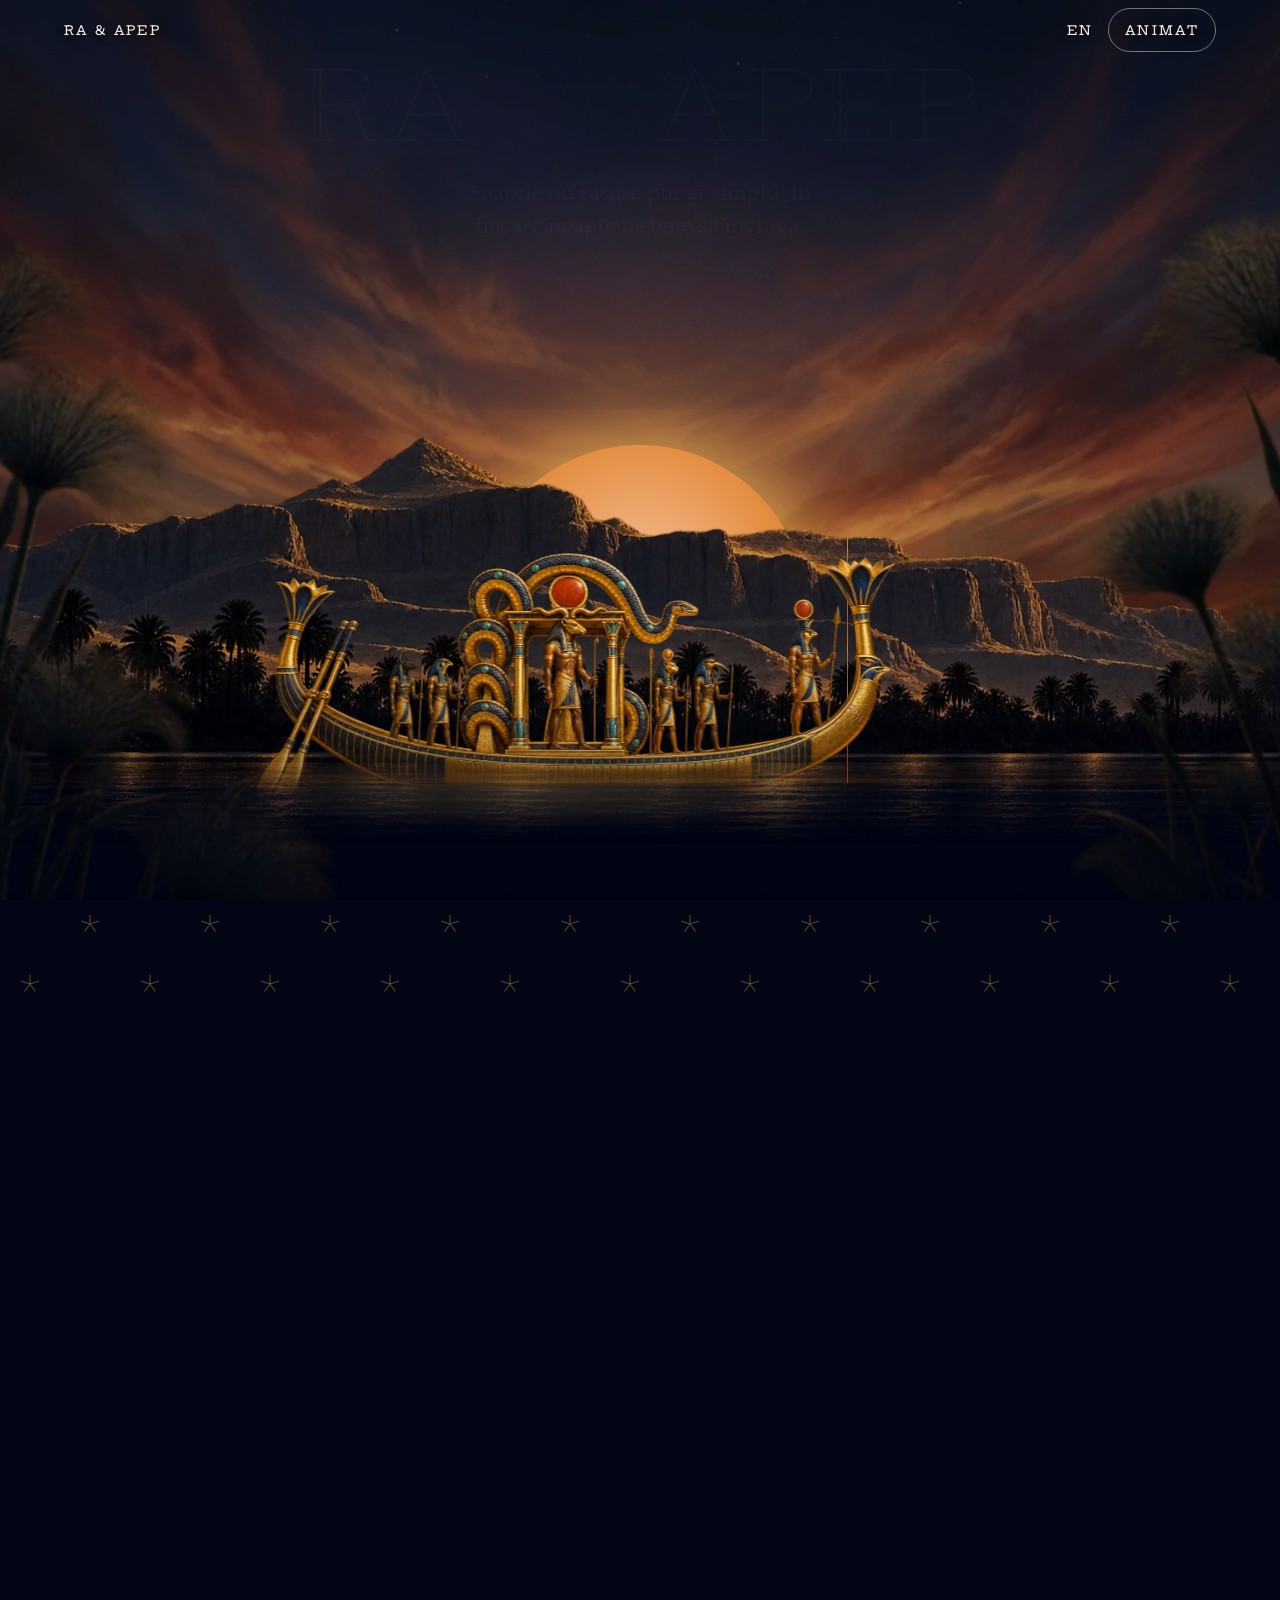
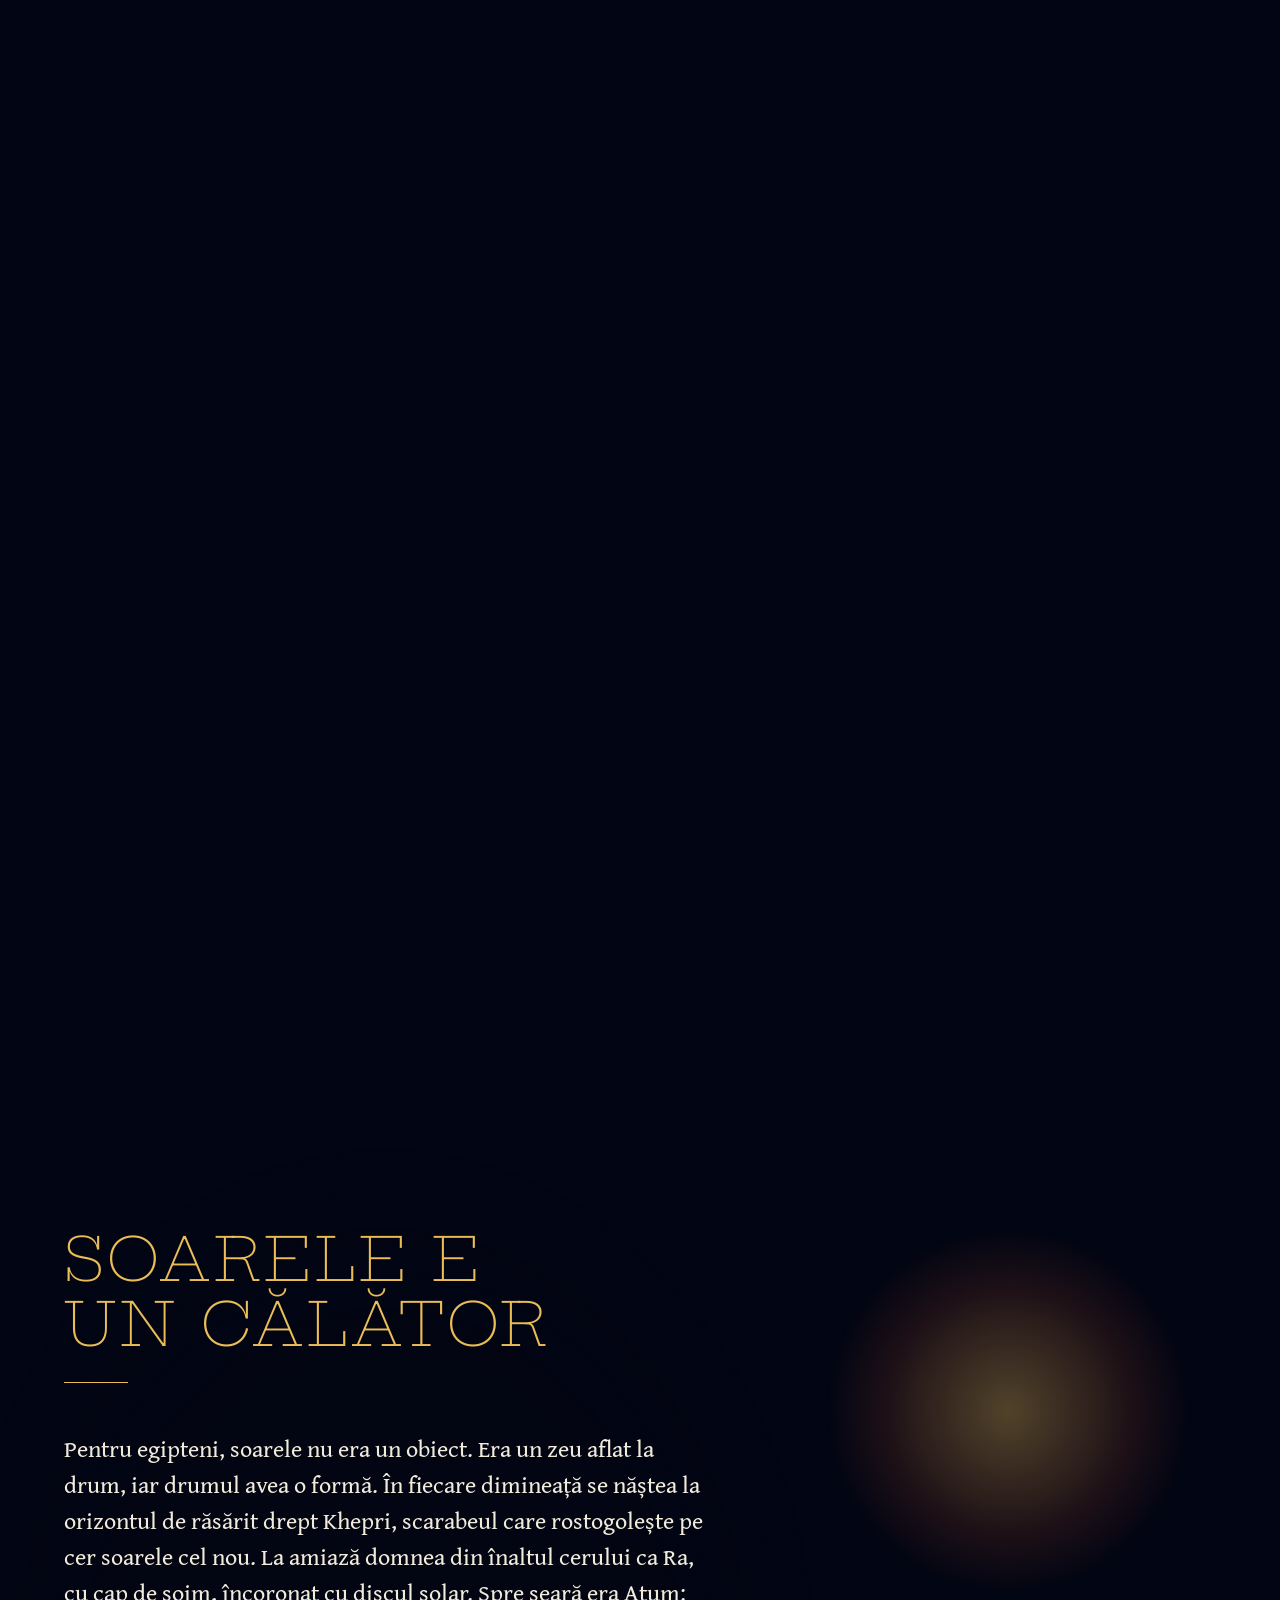
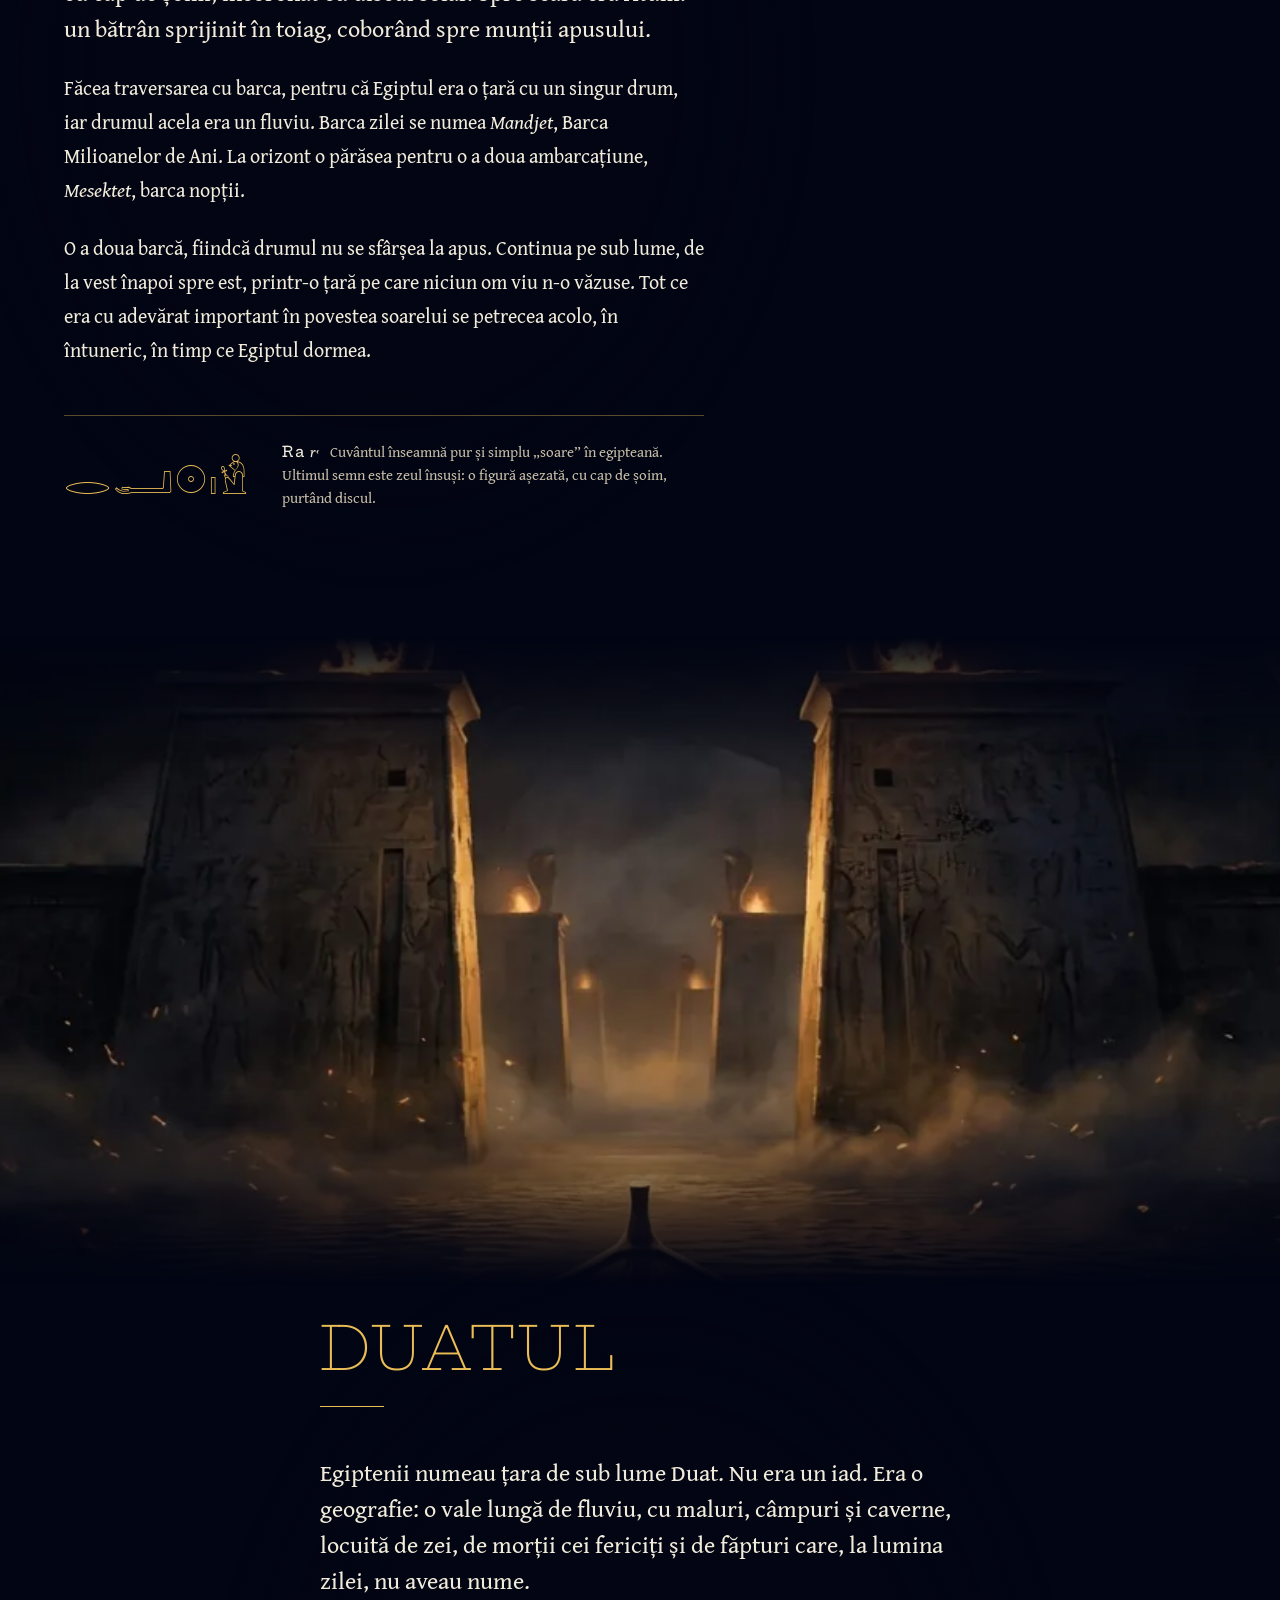
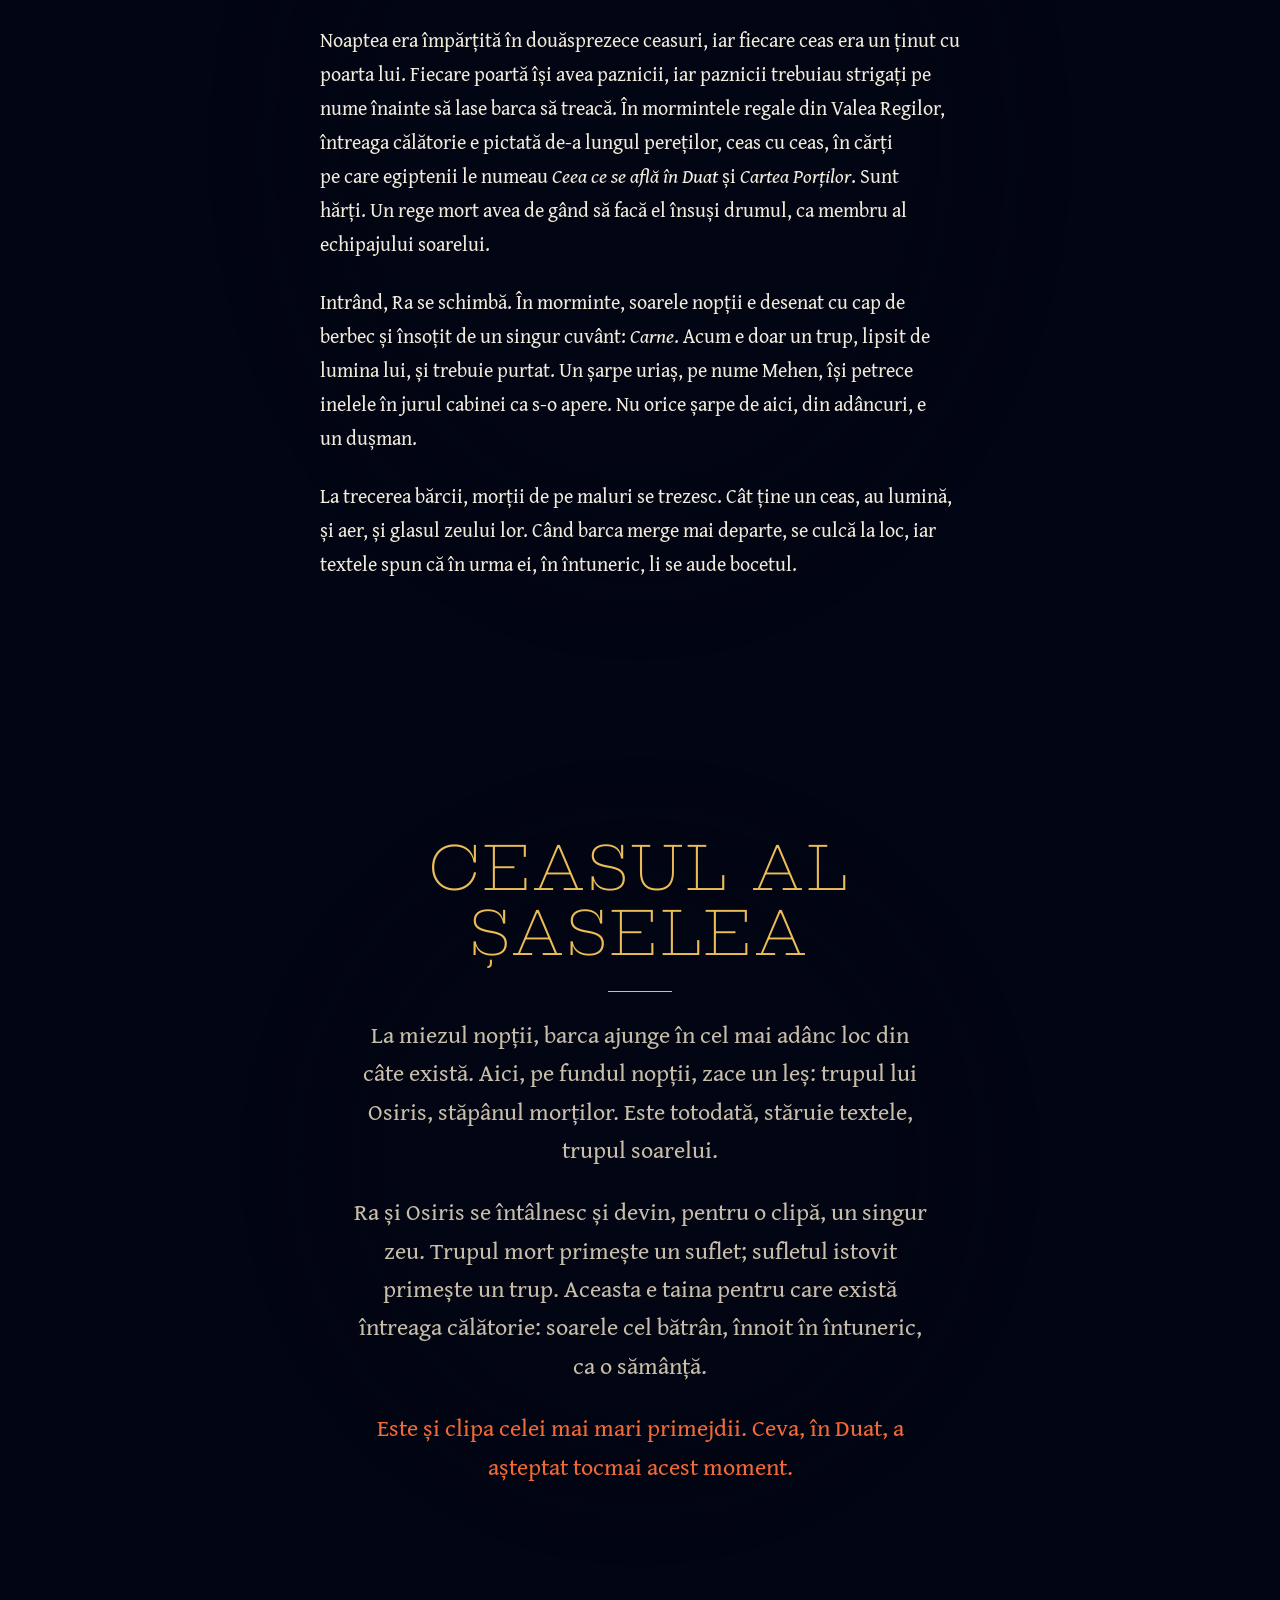
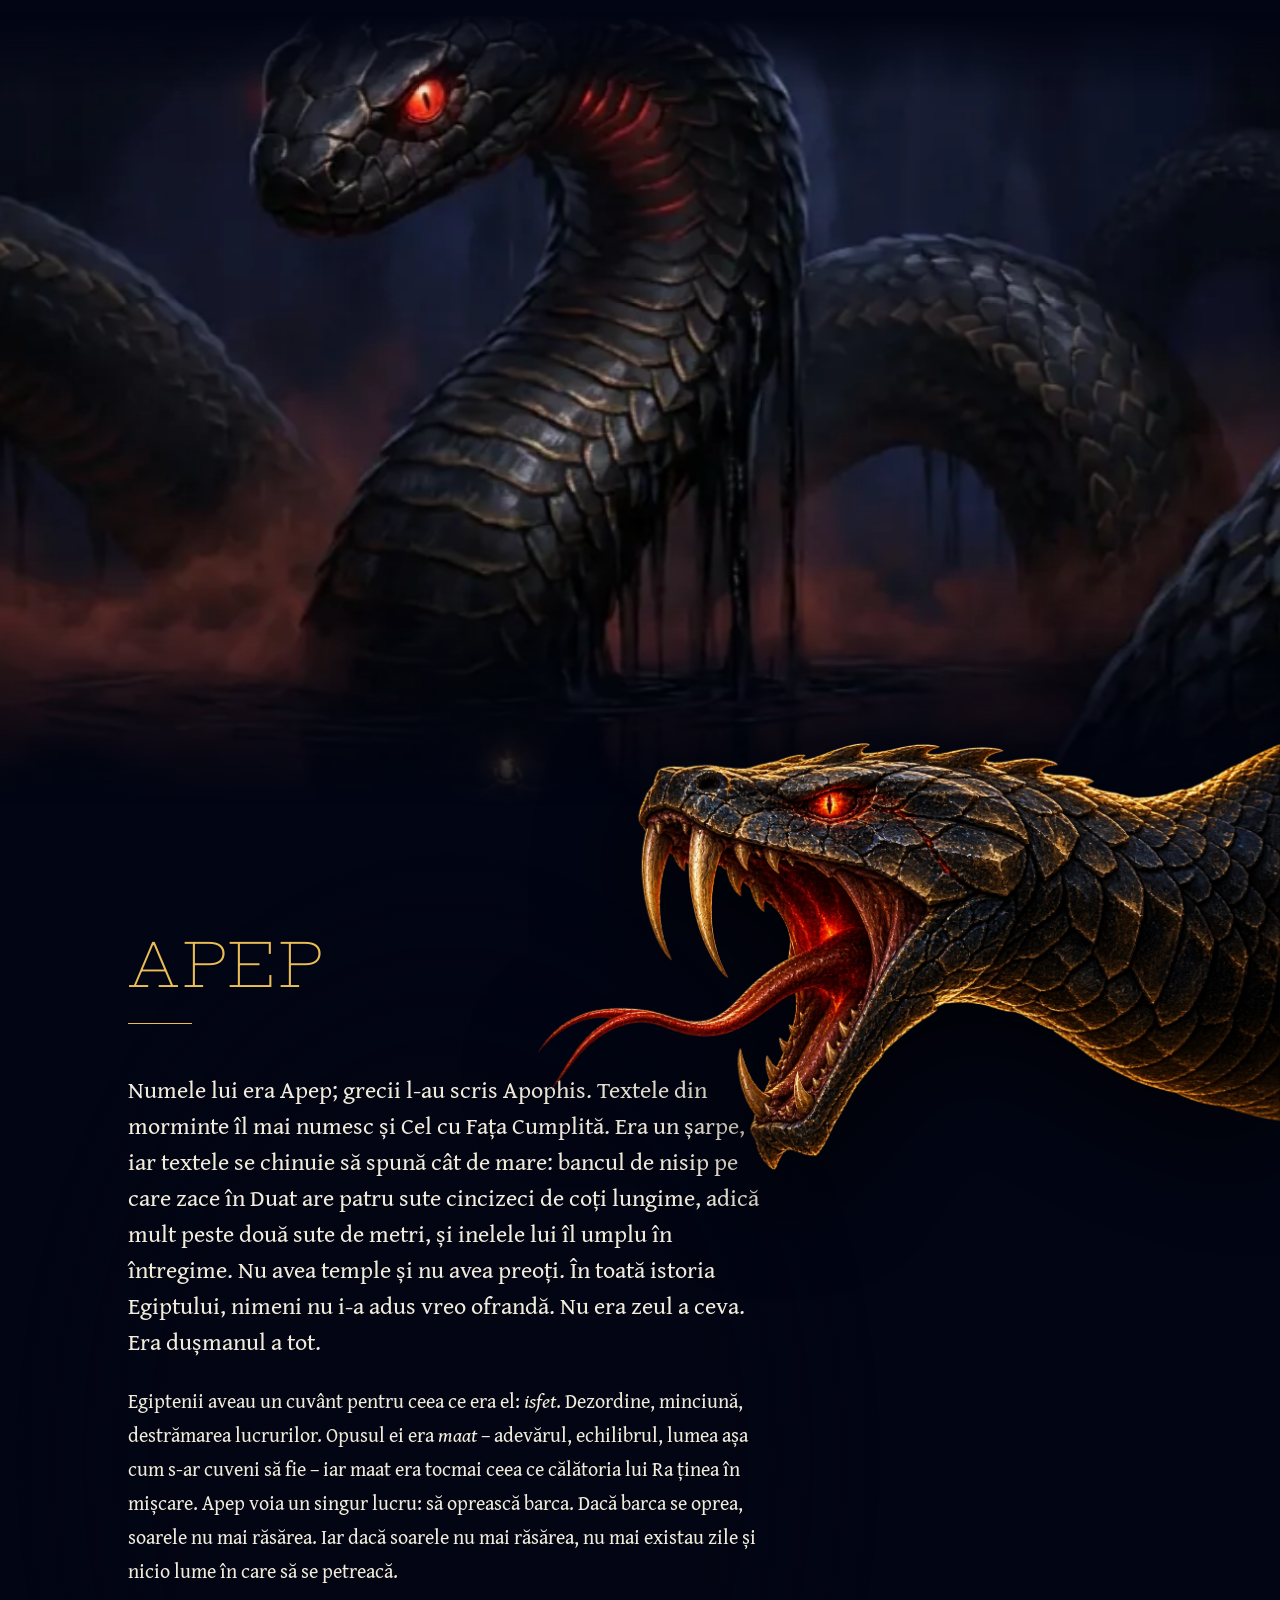
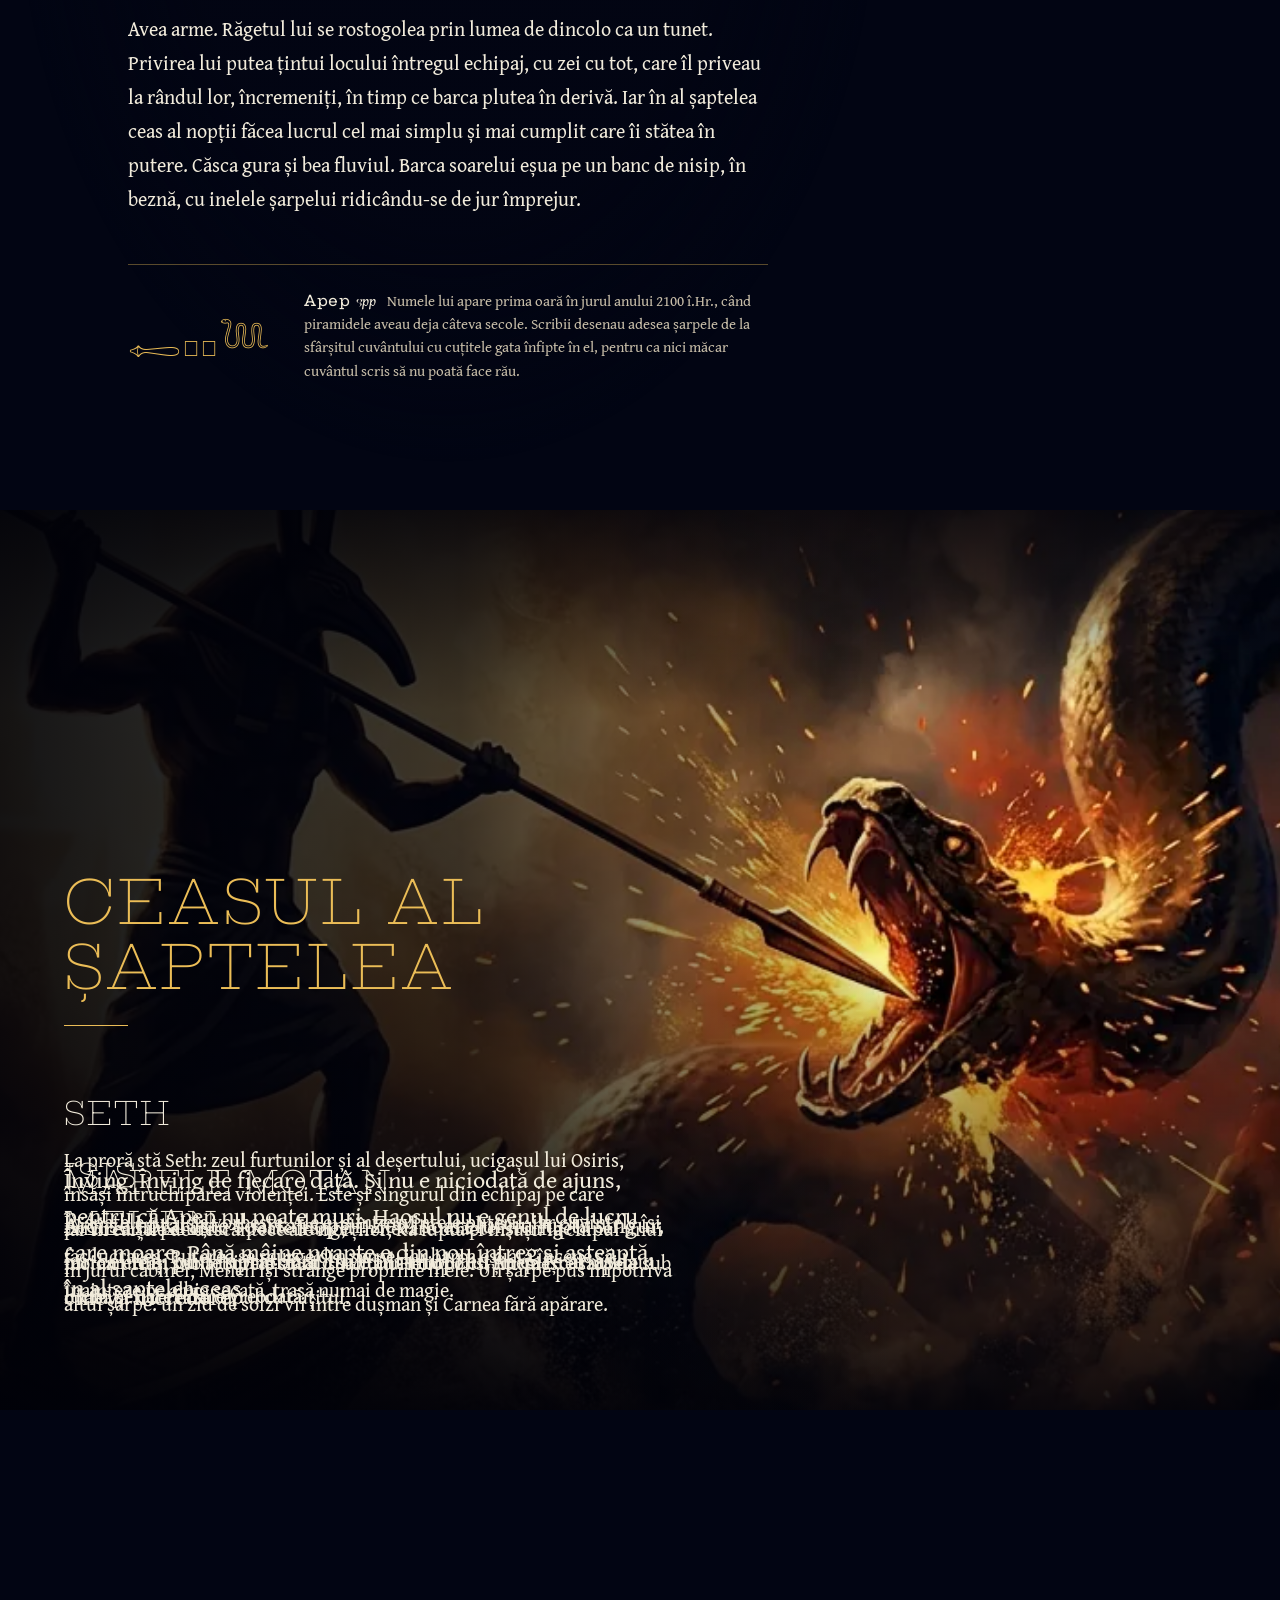
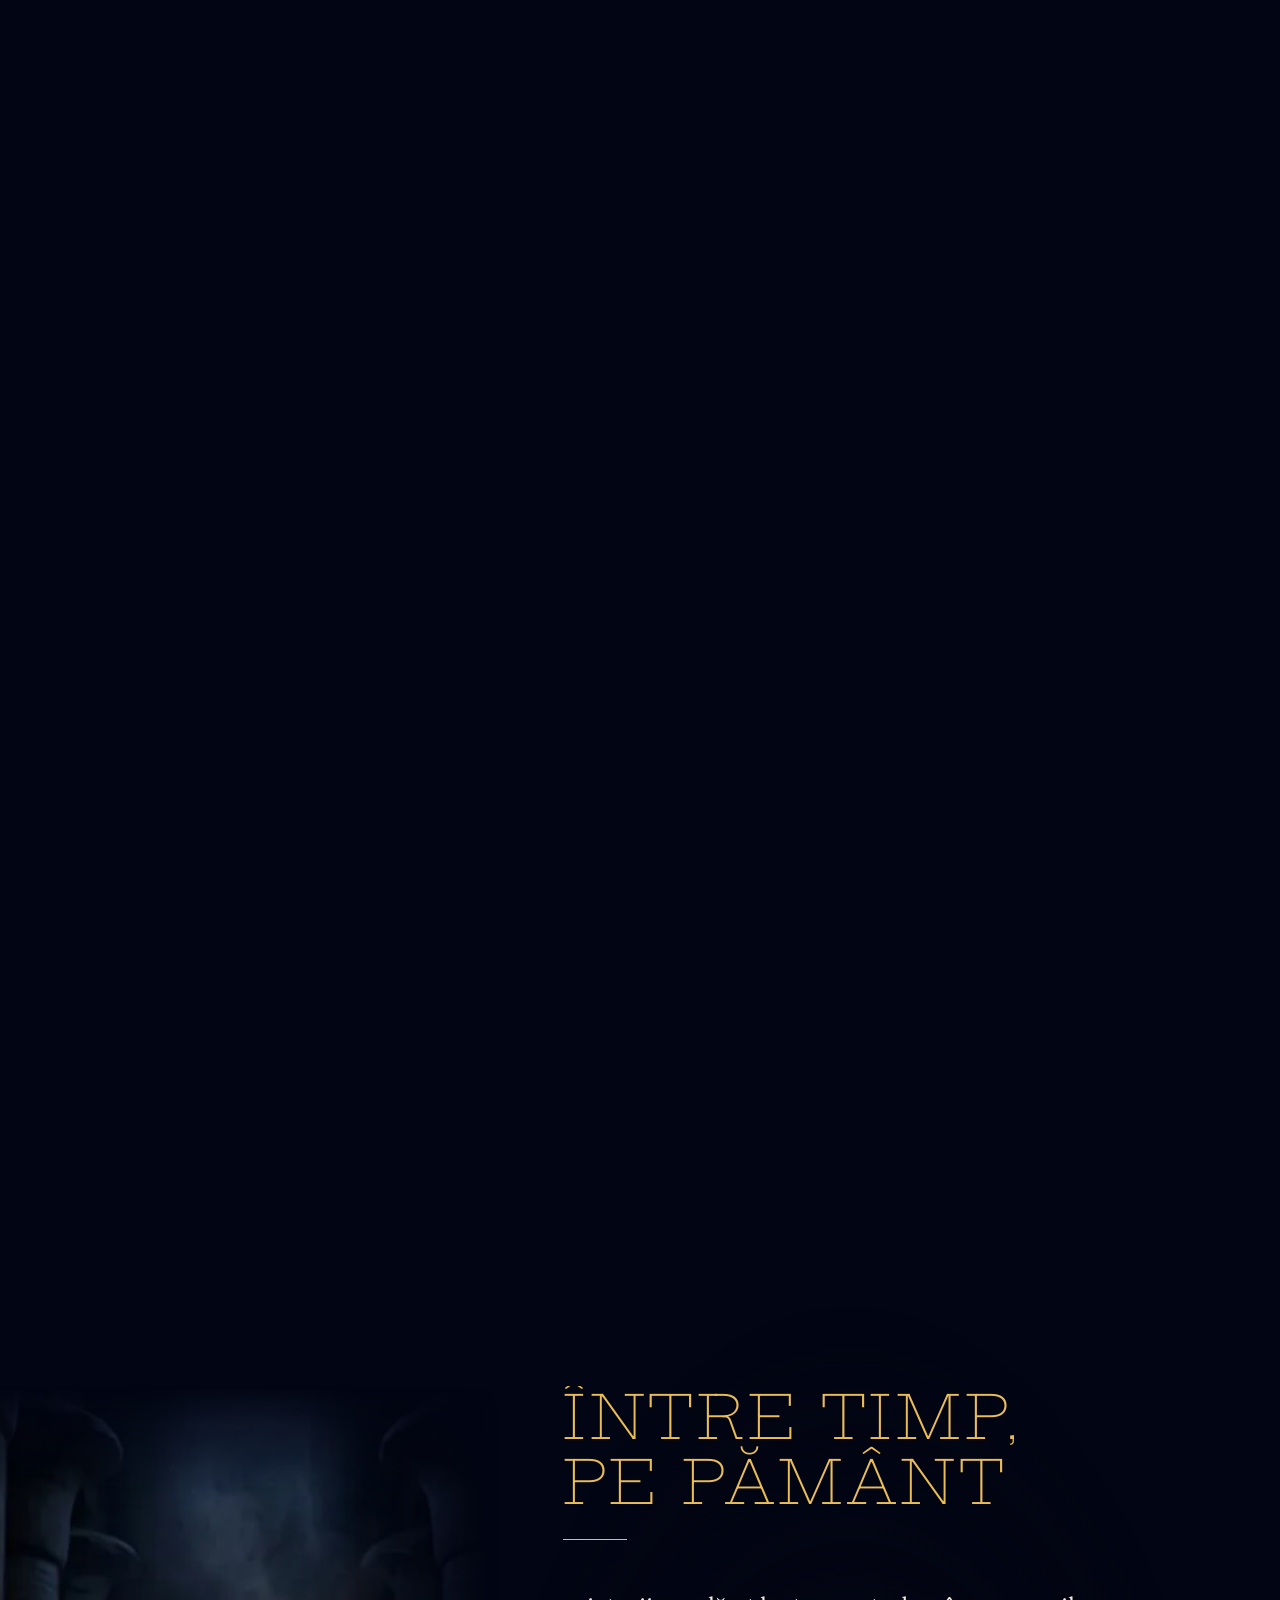
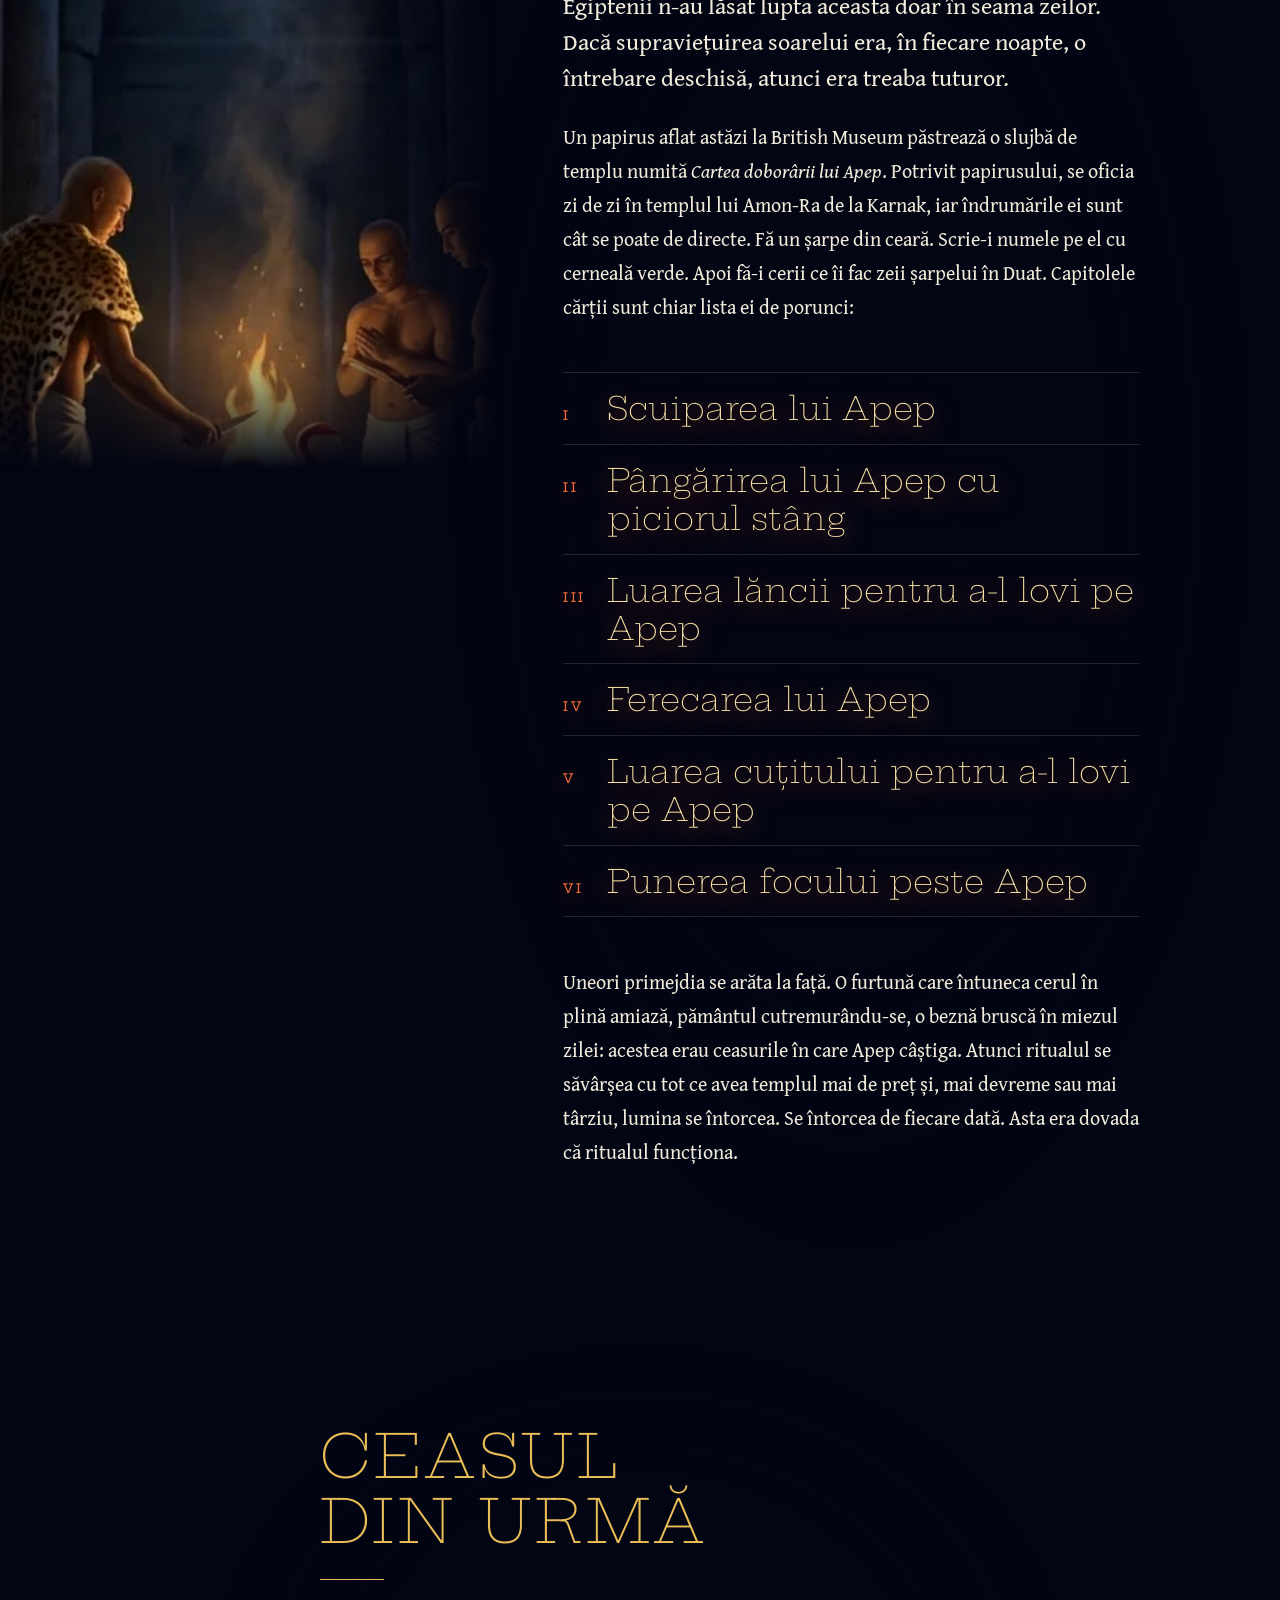
==== ro/index.html @ 1553258e "Ra & Apep: cinematic scroll-driven telling of the myth A static, dependency-free single page in Engl" ====
<!doctype html>
<html lang="ro" data-theme="dark" data-phase="dusk">
<head>
  <meta charset="utf-8">
  <meta name="viewport" content="width=device-width, initial-scale=1, viewport-fit=cover">
  <title>Ra &amp; Apep — războiul soarelui cu șarpele</title>
  <meta name="description" content="În fiecare noapte, zeul egiptean al soarelui străbătea lumea de dincolo și se lupta cu Apep, șarpele haosului. Întregul mit, spus ca o singură noapte, de la apus la răsărit.">
  <meta name="theme-color" content="#070b1a">
  <link rel="alternate" hreflang="en" href="../index.html">
  <link rel="alternate" hreflang="ro" href="index.html">

  <link rel="preconnect" href="https://fonts.googleapis.com">
  <link rel="preconnect" href="https://fonts.gstatic.com" crossorigin>
  <link rel="stylesheet" href="https://fonts.googleapis.com/css2?family=Gentium+Book+Plus:ital,wght@0,400;0,700;1,400&family=Hepta+Slab:wght@1..900&display=swap">
  <link rel="stylesheet" href="https://fonts.googleapis.com/css2?family=Noto+Sans+Egyptian+Hieroglyphs&display=swap&text=%F0%93%81%9B%F0%93%81%A6%F0%93%82%8B%F0%93%82%9D%F0%93%83%A9%F0%93%85%AA%F0%93%86%91%F0%93%86%97%F0%93%86%99%F0%93%86%A3%F0%93%87%8B%F0%93%87%B3%F0%93%87%BD%F0%93%88%96%F0%93%88%99%F0%93%89%BB%F0%93%8A%83%F0%93%8A%AA%F0%93%8B%B4%F0%93%8C%B7%F0%93%8E%94%F0%93%8F%8F%F0%93%8F%A4">

  <link rel="preload" as="image" href="../assets/img/sky-dusk-2048.webp" imagesrcset="../assets/img/sky-dusk-1376.webp 1376w, ../assets/img/sky-dusk-2048.webp 2048w" imagesizes="100vw">
  <link rel="stylesheet" href="../tokens.css">
  <link rel="stylesheet" href="../styles.css">
  <script>
    // Înainte de prima randare: stratul cinematografic pornește doar cu JavaScript și cu mișcarea permisă.
    (function (root) {
      var saved = null;
      try { saved = localStorage.getItem('motion'); } catch (e) {}
      var off = saved ? saved === 'off' : matchMedia('(prefers-reduced-motion: reduce)').matches;
      root.classList.add('js');
      root.classList.toggle('fx', !off);
    })(document.documentElement);
  </script>
  <script src="../main.js" defer></script>
</head>
<body>
  <a class="skip" href="#traveller">Sari la poveste</a>

  <div class="ceiling" aria-hidden="true"></div>

  <header class="chrome">
    <a class="wordmark" href="#dusk">Ra &amp; Apep</a>
    <div class="chrome__tools">
      <a class="lang" href="../index.html" hreflang="en" lang="en" aria-label="English">EN</a>
      <button class="motion" type="button" aria-pressed="true" data-on="Animat" data-off="Static" hidden>Animat</button>
    </div>
  </header>

  <nav class="rail" aria-label="Ceasurile nopții">
    <ol>
      <li><a href="#duat" aria-label="Ceasul întâi: Duatul">I</a></li>
      <li aria-hidden="true"></li>
      <li aria-hidden="true"></li>
      <li aria-hidden="true"></li>
      <li aria-hidden="true"></li>
      <li><a href="#midnight" aria-label="Ceasul al șaselea: miezul nopții">VI</a></li>
      <li><a href="#seventh-hour" aria-label="Ceasul al șaptelea: bătălia">VII</a></li>
      <li aria-hidden="true"></li>
      <li><a href="#ritual" aria-label="Ceasul al nouălea: între timp, pe pământ">IX</a></li>
      <li aria-hidden="true"></li>
      <li aria-hidden="true"></li>
      <li><a href="#dawn" aria-label="Ceasul al doisprezecelea: zorii">XII</a></li>
    </ol>
    <span class="rail__sun" aria-hidden="true"></span>
  </nav>

  <main>
    <!-- ============ APUSUL ============ -->
    <section id="dusk" class="scene scene--pin dusk" data-scene="pin" data-hours="0-0" data-phase="dusk" style="--track: 300">
      <div class="stage">
        <img class="layer dusk__sky" src="../assets/img/sky-dusk-1376.webp" srcset="../assets/img/sky-dusk-1376.webp 1376w, ../assets/img/sky-dusk-2048.webp 2048w" sizes="100vw" width="1376" height="764" alt="" fetchpriority="high" decoding="async">
        <div class="layer dusk__night"></div>
        <div class="layer dusk__stars"></div>
        <div class="dusk__sunbox"><div class="dusk__sun"></div></div>
        <img class="dusk__horizon" src="../assets/img/horizon.webp" width="1536" height="487" alt="" decoding="async">
        <div class="dusk__glow"></div>
        <img class="dusk__boat" src="../assets/img/barque.webp" width="1503" height="596" alt="" decoding="async">
        <img class="dusk__reeds" src="../assets/img/reeds.webp" width="1024" height="620" alt="" decoding="async">
        <div class="layer dusk__seam"></div>

        <div class="dusk__title">
          <h1>Ra <span class="amp">&amp;</span> Apep</h1>
          <p class="dusk__premise">Soarele nu răsare pur și simplu. În fiecare noapte trebuie să învingă.</p>
        </div>
        <p class="dusk__second">La orizontul de apus, soarele coboară sub lume.</p>
        <p class="cue"><span>Derulează ca să urmezi soarele</span>
          <svg viewBox="0 0 12 28" width="12" height="28" aria-hidden="true"><path d="M6 0v26M1 21l5 5 5-5" fill="none" stroke="currentColor" stroke-width="1"/></svg>
        </p>
        <p class="sr-only">Ilustrație: o barcă aurie trece prin fața stâncilor din vestul Tebei, în timp ce un soare uriaș apune în spatele lor și apar primele stele.</p>
      </div>
    </section>

    <!-- ============ CĂLĂTORUL ============ -->
    <section id="traveller" class="passage passage--figure scene--through" data-scene="through" data-hours="0-0" data-phase="night">
      <div class="passage__text">
        <h2 data-reveal>Soarele e un călător</h2>
        <p>Pentru egipteni, soarele nu era un obiect. Era un zeu aflat la drum, iar drumul avea o formă. În fiecare dimineață se năștea la orizontul de răsărit drept Khepri, scarabeul care rostogolește pe cer soarele cel nou. La amiază domnea din înaltul cerului ca Ra, cu cap de șoim, încoronat cu discul solar. Spre seară era Atum: un bătrân sprijinit în toiag, coborând spre munții apusului.</p>
        <p>Făcea traversarea cu barca, pentru că Egiptul era o țară cu un singur drum, iar drumul acela era un fluviu. Barca zilei se numea <i lang="egy-Latn">Mandjet</i>, Barca Milioanelor de Ani. La orizont o părăsea pentru o a doua ambarcațiune, <i lang="egy-Latn">Mesektet</i>, barca nopții.</p>
        <p>O a doua barcă, fiindcă drumul nu se sfârșea la apus. Continua pe sub lume, de la vest înapoi spre est, printr-o țară pe care niciun om viu n-o văzuse. Tot ce era cu adevărat important în povestea soarelui se petrecea acolo, în întuneric, în timp ce Egiptul dormea.</p>
        <p class="term"><span class="glyphs" lang="egy" aria-hidden="true">&#x1308B;&#x1309D;&#x131F3;&#x133E4;&#x1305B;</span>
          <span class="term__body"><b>Ra</b> <span class="translit" lang="egy-Latn">r&#xA725;</span> Cuvântul înseamnă pur și simplu „soare” în egipteană. Ultimul semn este zeul însuși: o figură așezată, cu cap de șoim, purtând discul.</span></p>
      </div>
      <div class="passage__figure" aria-hidden="true">
        <div class="ra__disc"></div>
        <img class="ra__img" src="../assets/img/ra.webp" width="1022" height="1453" alt="" loading="lazy" decoding="async">
      </div>
    </section>

    <!-- ============ DUATUL ============ -->
    <figure class="plate scene--through" data-scene="through">
      <img class="plate__img" src="../assets/img/duat-1376.webp" srcset="../assets/img/duat-1376.webp 1376w, ../assets/img/duat-2048.webp 2048w" sizes="100vw" width="1376" height="581" loading="lazy" decoding="async"
           alt="Văzută de pe puntea unei bărci, pe un fluviu subteran negru: o poartă colosală de piatră, cu câte o cobră în flăcări pe fiecare turn, și alte porți pierzându-se în ceața de dincolo de ea.">
    </figure>

    <section id="duat" class="passage passage--over" data-hours="1-5" data-phase="night">
      <div class="passage__text">
        <h2 data-reveal>Duatul</h2>
        <p>Egiptenii numeau țara de sub lume Duat. Nu era un iad. Era o geografie: o vale lungă de fluviu, cu maluri, câmpuri și caverne, locuită de zei, de morții cei fericiți și de făpturi care, la lumina zilei, nu aveau nume.</p>
        <p>Noaptea era împărțită în douăsprezece ceasuri, iar fiecare ceas era un ținut cu poarta lui. Fiecare poartă își avea paznicii, iar paznicii trebuiau strigați pe nume înainte să lase barca să treacă. În mormintele regale din Valea Regilor, întreaga călătorie e pictată de-a lungul pereților, ceas cu ceas, în cărți pe care egiptenii le numeau <cite>Ceea ce se află în Duat</cite> și <cite>Cartea Porților</cite>. Sunt hărți. Un rege mort avea de gând să facă el însuși drumul, ca membru al echipajului soarelui.</p>
        <p>Intrând, Ra se schimbă. În morminte, soarele nopții e desenat cu cap de berbec și însoțit de un singur cuvânt: <i>Carne</i>. Acum e doar un trup, lipsit de lumina lui, și trebuie purtat. Un șarpe uriaș, pe nume Mehen, își petrece inelele în jurul cabinei ca s-o apere. Nu orice șarpe de aici, din adâncuri, e un dușman.</p>
        <p>La trecerea bărcii, morții de pe maluri se trezesc. Cât ține un ceas, au lumină, și aer, și glasul zeului lor. Când barca merge mai departe, se culcă la loc, iar textele spun că în urma ei, în întuneric, li se aude bocetul.</p>
      </div>
    </section>

    <!-- ============ MIEZUL NOPȚII ============ -->
    <section id="midnight" class="midnight" data-hours="6-6" data-phase="night">
      <div class="midnight__inner">
        <h2 data-reveal>Ceasul al șaselea</h2>
        <p>La miezul nopții, barca ajunge în cel mai adânc loc din câte există. Aici, pe fundul nopții, zace un leș: trupul lui Osiris, stăpânul morților. Este totodată, stăruie textele, trupul soarelui.</p>
        <p>Ra și Osiris se întâlnesc și devin, pentru o clipă, un singur zeu. Trupul mort primește un suflet; sufletul istovit primește un trup. Aceasta e taina pentru care există întreaga călătorie: soarele cel bătrân, înnoit în întuneric, ca o sămânță.</p>
        <p>Este și clipa celei mai mari primejdii. Ceva, în Duat, a așteptat tocmai acest moment.</p>
      </div>
    </section>

    <!-- ============ APEP ============ -->
    <div class="apep scene--through" data-scene="through">
      <figure class="plate plate--apep">
        <img class="plate__img" src="../assets/img/apep-1376.webp" srcset="../assets/img/apep-1376.webp 1376w, ../assets/img/apep-2048.webp 2048w" sizes="100vw" width="1376" height="582" loading="lazy" decoding="async"
             alt="Un șarpe cât un peisaj întreg se ridică din apa neagră, cu inelele arcuindu-se în întuneric și un singur ochi roșu arzând. Departe, jos, licărește o barcă mică, aurie.">
      </figure>
      <img class="apep__head" src="../assets/img/apep-head.webp" width="1501" height="864" alt="" aria-hidden="true" loading="lazy" decoding="async">
    </div>

    <section id="apep" class="passage passage--left" data-hours="6.5-7" data-phase="night">
      <div class="passage__text">
        <h2 data-reveal>Apep</h2>
        <p>Numele lui era Apep; grecii l-au scris Apophis. Textele din morminte îl mai numesc și Cel cu Fața Cumplită. Era un șarpe, iar textele se chinuie să spună cât de mare: bancul de nisip pe care zace în Duat are patru sute cincizeci de coți lungime, adică mult peste două sute de metri, și inelele lui îl umplu în întregime. Nu avea temple și nu avea preoți. În toată istoria Egiptului, nimeni nu i-a adus vreo ofrandă. Nu era zeul a ceva. Era dușmanul a tot.</p>
        <p>Egiptenii aveau un cuvânt pentru ceea ce era el: <i lang="egy-Latn">isfet</i>. Dezordine, minciună, destrămarea lucrurilor. Opusul ei era <i lang="egy-Latn">maat</i> – adevărul, echilibrul, lumea așa cum s-ar cuveni să fie – iar maat era tocmai ceea ce călătoria lui Ra ținea în mișcare. Apep voia un singur lucru: să oprească barca. Dacă barca se oprea, soarele nu mai răsărea. Iar dacă soarele nu mai răsărea, nu mai existau zile și nicio lume în care să se petreacă.</p>
        <p>Avea arme. Răgetul lui se rostogolea prin lumea de dincolo ca un tunet. Privirea lui putea țintui locului întregul echipaj, cu zei cu tot, care îl priveau la rândul lor, încremeniți, în timp ce barca plutea în derivă. Iar în al șaptelea ceas al nopții făcea lucrul cel mai simplu și mai cumplit care îi stătea în putere. Căsca gura și bea fluviul. Barca soarelui eșua pe un banc de nisip, în beznă, cu inelele șarpelui ridicându-se de jur împrejur.</p>
        <p class="term"><span class="glyphs" lang="egy" aria-hidden="true">&#x1327B;&#x132AA;&#x132AA;&#x13199;</span>
          <span class="term__body"><b>Apep</b> <span class="translit" lang="egy-Latn">&#xA725;&#xA723;pp</span> Numele lui apare prima oară în jurul anului 2100 î.Hr., când piramidele aveau deja câteva secole. Scribii desenau adesea șarpele de la sfârșitul cuvântului cu cuțitele gata înfipte în el, pentru ca nici măcar cuvântul scris să nu poată face rău.</span></p>
      </div>
    </section>

    <!-- ============ CEASUL AL ȘAPTELEA ============ -->
    <section id="seventh-hour" class="scene scene--pin battle" data-scene="pin" data-hours="7-7" data-phase="night" style="--track: 620">
      <div class="stage">
        <img class="layer battle__plate" src="../assets/img/battle-1376.webp" srcset="../assets/img/battle-1376.webp 1376w, ../assets/img/battle-2048.webp 2048w" sizes="100vw" width="1376" height="582" loading="lazy" decoding="async"
             alt="La prora unei bărci aurii, zeul Seth, un bărbat cu botul lung și curbat și urechile înalte și drepte ale animalului sethian, împlântă o suliță în gura căscată a șarpelui uriaș. Din rană țâșnesc scântei și jar.">
        <div class="layer battle__flash" aria-hidden="true"></div>
        <div class="layer battle__scrim" aria-hidden="true"></div>

        <div class="battle__text">
          <h2>Ceasul al șaptelea</h2>
          <ol class="beats" style="--n: 7">
            <li class="beat beat--first" style="--i: 0">
              <p class="beat__lede">Aici se hotărăște soarta nopții. Zeul soarelui nu luptă singur, iar cel mai bun luptător al lui e ultimul zeu în care ar avea cineva încredere.</p>
            </li>
            <li class="beat" style="--i: 1">
              <h3>Seth</h3>
              <p>La proră stă Seth: zeul furtunilor și al deșertului, ucigașul lui Osiris, însăși întruchiparea violenței. Este și singurul din echipaj pe care privirea șarpelui nu-l poate frânge. În fiecare noapte își înfige bine picioarele în punte și împlântă o suliță în trupul lui Apep. E cel mai bun lucru pe care îl face vreodată.</p>
            </li>
            <li class="beat" style="--i: 2">
              <h3>Isis</h3>
              <p>În spatele lui, Isis vorbește. Ale ei sunt cuvintele puterii, iar cuvintele își fac lucrarea. Puterea se scurge din șarpe, iar barca eșuată începe să înainteze pe albia secată, trasă numai de magie.</p>
            </li>
            <li class="beat" style="--i: 3">
              <h3>Serket</h3>
              <p>Serket, zeița-scorpion, îi aruncă șarpelui lațul peste cap și îl strânge. Alții vin cu cuțitele. În morminte, Apep e pictat gata ciopârțit, cu câte o lamă înfiptă în fiecare inel: o imagine făcută anume ca să se adeverească.</p>
            </li>
            <li class="beat" style="--i: 4">
              <h3>Mehen</h3>
              <p>În jurul cabinei, Mehen își strânge propriile inele. Un șarpe pus împotriva altui șarpe: un zid de solzi vii între dușman și Carnea fără apărare.</p>
            </li>
            <li class="beat" style="--i: 5">
              <h3>Marele Motan</h3>
              <p>Iar în cărțile de descântece ale morților, Ra luptă el însuși. Ia chipul unui motan uriaș, sub arborele sfânt <i lang="egy-Latn">ished</i> din Heliopolis, țintuiește șarpele sub o labă și îi retează capul cu cuțitul.</p>
            </li>
            <li class="beat beat--last" style="--i: 6">
              <p class="beat__lede">Înving. Înving de fiecare dată. Și nu e niciodată de ajuns, pentru că Apep nu poate muri. Haosul nu e genul de lucru care moare. Până mâine noapte e din nou întreg și așteaptă, în al șaptelea ceas.</p>
            </li>
          </ol>
        </div>
      </div>
    </section>

    <!-- ============ PE PĂMÂNT ============ -->
    <section id="ritual" class="ritual" data-scene="through" data-hours="8-11" data-phase="night">
      <figure class="plate plate--ritual">
        <img class="plate__img" src="../assets/img/ritual-1376.webp" srcset="../assets/img/ritual-1376.webp 1376w, ../assets/img/ritual-2048.webp 2048w" sizes="(min-width: 64rem) 50vw, 100vw" width="1376" height="582" loading="lazy" decoding="async"
             alt="Noapte într-o sală de templu cu coloane uriașe. Trei preoți rași în cap, unul într-o blană de leopard, stau în jurul unui vas cu jăratic în care arde un mic șarpe de ceară roșie.">
      </figure>
      <div class="passage__text">
        <h2 data-reveal>Între timp, pe pământ</h2>
        <p>Egiptenii n-au lăsat lupta aceasta doar în seama zeilor. Dacă supraviețuirea soarelui era, în fiecare noapte, o întrebare deschisă, atunci era treaba tuturor.</p>
        <p>Un papirus aflat astăzi la British Museum păstrează o slujbă de templu numită <cite>Cartea doborârii lui Apep</cite>. Potrivit papirusului, se oficia zi de zi în templul lui Amon-Ra de la Karnak, iar îndrumările ei sunt cât se poate de directe. Fă un șarpe din ceară. Scrie-i numele pe el cu cerneală verde. Apoi fă-i cerii ce îi fac zeii șarpelui în Duat. Capitolele cărții sunt chiar lista ei de porunci:</p>
        <ol class="acts">
          <li class="act">Scuiparea lui Apep</li>
          <li class="act">Pângărirea lui Apep cu piciorul stâng</li>
          <li class="act">Luarea lăncii pentru a-l lovi pe Apep</li>
          <li class="act">Ferecarea lui Apep</li>
          <li class="act">Luarea cuțitului pentru a-l lovi pe Apep</li>
          <li class="act">Punerea focului peste Apep</li>
        </ol>
        <p>Uneori primejdia se arăta la față. O furtună care întuneca cerul în plină amiază, pământul cutremurându-se, o beznă bruscă în miezul zilei: acestea erau ceasurile în care Apep câștiga. Atunci ritualul se săvârșea cu tot ce avea templul mai de preț și, mai devreme sau mai târziu, lumina se întorcea. Se întorcea de fiecare dată. Asta era dovada că ritualul funcționa.</p>
      </div>
    </section>

    <!-- ============ CEASUL DIN URMĂ ============ -->
    <section id="dawn" class="passage passage--centre" data-hours="11-12" data-phase="night">
      <div class="passage__text">
        <h2 data-reveal>Ceasul din urmă</h2>
        <p>În ultimul ceas al nopții, barca ajunge la încă un șarpe: un aliat, uriaș, al cărui nume înseamnă Viața Zeilor. Echipajul apucă funia de remorcare și trage barca înăuntrul lui, intrând pe la coadă. Textele spun că soarele și toți cei care îl însoțesc intră bătrâni și cărunți și ies pe gură ca niște prunci nou-născuți.</p>
        <p>Apoi poarta de răsărit stă deschisă. Khepri, scarabeul, pune umărul și rostogolește soarele cel tânăr peste marginea lumii. Shu, văzduhul, îl ridică deasupra ei. Pe ogoarele de lângă fluviu, cineva ridică ochii și vede o dimineață obișnuită.</p>
      </div>
    </section>

    <section class="scene scene--pin dawn" data-scene="pin" data-rest="1" data-hours="12-12" data-phase="dawn" style="--track: 300">
      <div class="stage">
        <img class="layer dawn__sky" src="../assets/img/sky-dawn-1376.webp" srcset="../assets/img/sky-dawn-1376.webp 1376w, ../assets/img/sky-dawn-2048.webp 2048w" sizes="100vw" width="1376" height="764" alt="" loading="lazy" decoding="async">
        <div class="layer dawn__night"></div>
        <div class="dawn__sun"></div>
        <img class="dawn__khepri" src="../assets/img/khepri.webp" width="1105" height="956" alt="" loading="lazy" decoding="async">
        <img class="dawn__horizon" src="../assets/img/horizon.webp" width="1536" height="487" alt="" loading="lazy" decoding="async">
        <div class="layer dawn__seam"></div>
        <p class="dawn__line">N-a fost niciodată obișnuită. <span>A fost câștigată.</span></p>
        <p class="sr-only">Ilustrație: soarele răsare peste stâncile de la răsărit, ridicat de Khepri, un scarabeu înaripat din aur și lapislazuli, iar cerul nopții se preschimbă în zi.</p>
      </div>
    </section>

    <!-- ============ DUPĂ ============ -->
    <section id="after" class="after" data-theme="light" data-hours="12-12" data-phase="day">
      <div class="passage__text">
        <h2 data-reveal>Ce spune povestea</h2>
        <p>Cele mai multe mitologii își așază marea bătălie la începutul timpului sau la sfârșitul lui. Egiptul a așezat-o în mijlocul fiecărei nopți. Creația nu era un act încheiat. Lumea era un loc mic și luminat, cu haosul de jur împrejur, iar ordinea nu era starea firească a lucrurilor. Trebuia făcută din nou în fiecare zi, de zei și de oameni, împotriva unui dușman care putea fi învins, dar niciodată ucis.</p>
        <p>E o idee mai grea decât pare și mai modernă decât pare. Nimic bun nu durează de la sine. Tot ce merită păstrat trebuie îngrijit, zi de zi. Soarele a răsărit în dimineața aceasta, iar undeva sub orizont șarpele e deja din nou întreg.</p>
      </div>

      <div class="after__grid">
        <section class="glossary" aria-labelledby="glossary-h">
          <h3 id="glossary-h">Cuvintele</h3>
          <dl>
            <div><dt><span class="glyphs" lang="egy" aria-hidden="true">&#x1308B;&#x1309D;&#x131F3;&#x133E4;&#x1305B;</span> Ra <span class="translit" lang="egy-Latn">r&#xA725;</span></dt><dd>Soarele, și zeul care este soarele.</dd></div>
            <div><dt><span class="glyphs" lang="egy" aria-hidden="true">&#x1327B;&#x132AA;&#x132AA;&#x13199;</span> Apep <span class="translit" lang="egy-Latn">&#xA725;&#xA723;pp</span></dt><dd>Șarpele haosului. Apophis, la greci.</dd></div>
            <div><dt><span class="glyphs" lang="egy" aria-hidden="true">&#x131FD;</span> Duat <span class="translit" lang="egy-Latn">dw&#xA723;t</span></dt><dd>Țara de sub lume. Un singur semn: o stea într-un cerc.</dd></div>
            <div><dt><span class="glyphs" lang="egy" aria-hidden="true">&#x13337;&#x1309D;&#x133CF;&#x13066;</span> Maat <span class="translit" lang="egy-Latn">m&#xA723;&#xA725;t</span></dt><dd>Adevăr, echilibru, rânduiala dreaptă; și o zeiță, care poartă o pană.</dd></div>
            <div><dt><span class="glyphs" lang="egy" aria-hidden="true">&#x131CB;&#x13283;&#x13191;&#x133CF;&#x1316A;</span> Isfet <span class="translit" lang="egy-Latn">jzft</span></dt><dd>Dezordine și strâmbătate. Se încheie cu vrabia, semnul pe care scribii îl puneau pe lucrurile rele.</dd></div>
            <div><dt><span class="glyphs" lang="egy" aria-hidden="true">&#x131A3;&#x1308B;&#x131CB;&#x1305B;</span> Khepri <span class="translit" lang="egy-Latn">&#x1E2B;prj</span></dt><dd>Scarabeul; soarele la răsărit. Numele lui înseamnă „cel care ia ființă”.</dd></div>
            <div><dt><span class="glyphs" lang="egy" aria-hidden="true">&#x13394;&#x13216;&#x13197;</span> Mehen <span class="translit" lang="egy-Latn">m&#x1E25;n</span></dt><dd>„Cel încolăcit”, șarpele care păzește cabina.</dd></div>
            <div><dt><span class="glyphs" lang="egy" aria-hidden="true">&#x132F4;&#x133CF;&#x13219;&#x130E9;</span> Seth <span class="translit" lang="egy-Latn">st&#x161;</span></dt><dd>Furtună, deșert, violență; sulițașul de la proră.</dd></div>
          </dl>
          <p class="note">Aici semnele sunt așezate în rând. Un scrib le-ar fi grupat în pătrate ordonate.</p>
        </section>

        <section class="sources" aria-labelledby="sources-h">
          <h3 id="sources-h">De unde știm</h3>
          <ul>
            <li><cite>Amduat</cite>, „Ceea ce se află în Duat”: cele douăsprezece ceasuri, Carnea cu cap de berbec, unirea din ceasul al șaselea, bancul de nisip din ceasul al șaptelea, șarpele din al doisprezecelea. Prima versiune completă se află în mormântul lui Tutmes al III-lea, în jurul anului 1425 î.Hr.</li>
            <li><cite>Cartea Porților</cite>: porțile și paznicii lor, Mehen în jurul cabinei.</li>
            <li><cite>Cartea Morților</cite>, capitolul 17: Marele Motan și arborele ished.</li>
            <li>Papirusul Bremner-Rhind (British Museum EA 10188): <cite>Cartea doborârii lui Apep</cite>.</li>
            <li lang="en">Erik Hornung, <cite>The Ancient Egyptian Books of the Afterlife</cite> (1999); R. O. Faulkner, “The Bremner-Rhind Papyrus III”, <cite>Journal of Egyptian Archaeology</cite> 23 (1937); Geraldine Pinch, <cite>Egyptian Mythology</cite> (2002); Richard H. Wilkinson, <cite>The Complete Gods and Goddesses of Ancient Egypt</cite> (2003).</li>
          </ul>

          <h3>Despre imagini</h3>
          <p>Toate ilustrațiile de pe această pagină au fost generate cu inteligență artificială, anume pentru acest proiect: scenele pictate de Gemini, modelul Google, prin Antigravity, iar figurile decupate de modelul de imagine al OpenAI, prin Codex. Sunt interpretări, nu artefacte. Niciuna nu conține scris, pentru că hieroglifele generate sunt mâzgăleli fără sens. Hieroglifele de mai sus sunt adevărate, culese ca text.</p>
        </section>
      </div>

      <p class="restart"><button type="button" class="restart__btn">Ia noaptea de la capăt</button></p>
    </section>
  </main>
</body>
</html>
---- tokens.css ----
/* Ra & Apep — design tokens
   Derived from: Art Deco / Geometric, taken back to its Egyptian Revival source, crossed with
   Editorial for the reading passages (see .design/ra-and-apep/DESIGN_BRIEF.md).

   Palette source: the four materials of Egyptian jewellery — gold, lapis lazuli, carnelian,
   turquoise faience — plus limestone for daylight. Night ground is lapis, never neutral black.

   Deviations from the design-tokens template, on purpose:
   - The narrative owns the theme. <html> is always data-theme="dark" (the night) and the
     dawn and after sections opt into data-theme="light" (the day). The prefers-color-scheme
     block is kept so the file stays portable, but it never wins here.
   - No bounce easing. Nothing in this world bounces.
   - Spacing adds --space-13 for the rhythm between chapters. */

:root {
  /* ---------- Primitives ---------- */
  --lapis-950: oklch(0.12 0.035 268);
  --lapis-900: oklch(0.16 0.05 266);
  --lapis-800: oklch(0.22 0.075 265);
  --lapis-600: oklch(0.36 0.12 263);
  --lapis-400: oklch(0.55 0.13 260);

  --gold-200: oklch(0.91 0.08 92);
  --gold-400: oklch(0.82 0.13 85);
  --gold-600: oklch(0.68 0.13 75);
  --gold-800: oklch(0.45 0.09 70);

  --carnelian-400: oklch(0.68 0.18 40);
  --carnelian-600: oklch(0.53 0.19 33);
  --carnelian-900: oklch(0.2 0.075 28);

  --faience-300: oklch(0.84 0.07 195);
  --faience-500: oklch(0.68 0.1 200);

  --limestone-50: oklch(0.965 0.018 88);
  --limestone-100: oklch(0.93 0.028 86);
  --limestone-300: oklch(0.84 0.04 82);

  --ink-900: oklch(0.21 0.03 265);
  --ink-600: oklch(0.4 0.04 265);
  --ink-500: oklch(0.49 0.035 265);

  --sand-100: oklch(0.94 0.022 88);
  --sand-300: oklch(0.8 0.03 85);
  --sand-500: oklch(0.66 0.035 82);

  /* ---------- Spacing: 8px base, spacious ---------- */
  --space-0: 0;
  --space-1: 0.125rem;
  --space-2: 0.25rem;
  --space-3: 0.375rem;
  --space-4: 0.5rem;
  --space-5: 0.75rem;
  --space-6: 1rem;
  --space-7: 1.5rem;
  --space-8: 2rem;
  --space-9: 3rem;
  --space-10: 4rem;
  --space-11: 6rem;
  --space-12: 8rem;
  --space-13: 12rem;

  /* ---------- Typography ---------- */
  --font-family-display: "Hepta Slab", Rockwell, "Roboto Slab", Georgia, serif;
  --font-family-body: "Gentium Book Plus", "Gentium Plus", "Iowan Old Style", "Palatino Linotype", Georgia, serif;
  --font-family-mono: ui-monospace, "SF Mono", Menlo, Consolas, monospace;
  --font-family-glyph: "Noto Sans Egyptian Hieroglyphs", "Segoe UI Historic", sans-serif;

  --font-size-xs: 0.8125rem;
  --font-size-sm: 0.9375rem;
  --font-size-base: clamp(1.0625rem, 0.98rem + 0.35vw, 1.25rem);
  --font-size-md: clamp(1.25rem, 1.1rem + 0.6vw, 1.5rem);
  --font-size-lg: clamp(1.5rem, 1.25rem + 1.1vw, 2rem);
  --font-size-xl: clamp(1.875rem, 1.4rem + 2vw, 2.75rem);
  --font-size-2xl: clamp(2.25rem, 1.5rem + 3.2vw, 3.75rem);
  --font-size-3xl: clamp(2.75rem, 1.6rem + 5vw, 5rem);
  --font-size-4xl: clamp(3.25rem, 1.5rem + 7.5vw, 6rem);

  --font-weight-light: 250;
  --font-weight-normal: 400;
  --font-weight-medium: 500;
  --font-weight-semibold: 600;
  --font-weight-bold: 700;

  --line-height-tight: 1.08;
  --line-height-normal: 1.55;
  --line-height-relaxed: 1.7;

  --letter-spacing-tight: -0.02em;
  --letter-spacing-normal: 0;
  --letter-spacing-title: 0.06em;
  --letter-spacing-wide: 0.18em;

  /* ---------- Layout ---------- */
  --max-width-content: 40rem;
  --max-width-wide: 72rem;
  --max-width-page: 96rem;
  --gutter: clamp(1.25rem, 5vw, 4rem);

  --border-radius-sm: 2px;
  --border-radius-md: 4px;
  --border-radius-lg: 12px;
  --border-radius-full: 999px;

  /* ---------- Motion ---------- */
  --duration-instant: 50ms;
  --duration-fast: 150ms;
  --duration-normal: 250ms;
  --duration-slow: 400ms;
  --duration-slower: 600ms;
  --duration-cinematic: 1200ms;

  --easing-default: cubic-bezier(0.4, 0, 0.2, 1);
  --easing-in: cubic-bezier(0.4, 0, 1, 1);
  --easing-out: cubic-bezier(0.16, 1, 0.3, 1);

  /* ---------- Breakpoints (reference; media queries cannot read these) ---------- */
  --breakpoint-sm: 375px;
  --breakpoint-md: 768px;
  --breakpoint-lg: 1024px;
  --breakpoint-xl: 1280px;
  --breakpoint-2xl: 1536px;
}

/* ---------- Day: limestone, lapis ink ---------- */
:root,
[data-theme="light"] {
  color-scheme: light;

  --color-bg-primary: var(--limestone-50);
  --color-bg-secondary: var(--limestone-100);
  --color-bg-tertiary: var(--limestone-300);
  --color-bg-inverse: var(--lapis-950);

  --color-text-primary: var(--ink-900);
  --color-text-secondary: var(--ink-600);
  --color-text-tertiary: var(--ink-500);
  --color-text-inverse: var(--sand-100);
  --color-text-link: var(--lapis-600);

  --color-border-primary: color-mix(in oklch, var(--ink-900) 30%, transparent);
  --color-border-secondary: color-mix(in oklch, var(--ink-900) 12%, transparent);
  --color-border-focus: var(--lapis-600);

  --color-accent-primary: var(--lapis-600);
  --color-accent-primary-hover: var(--lapis-800);
  --color-accent-primary-active: var(--lapis-900);
  --color-accent-secondary: var(--carnelian-600);

  --color-status-success: var(--faience-500);
  --color-status-warning: var(--gold-600);
  --color-status-error: var(--carnelian-600);
  --color-status-info: var(--lapis-400);

  --color-surface-overlay: oklch(0.965 0.018 88 / 0.8);

  --shadow-sm: 0 1px 2px oklch(0.21 0.03 265 / 0.1);
  --shadow-md: 0 8px 24px -8px oklch(0.21 0.03 265 / 0.18);
  --shadow-lg: 0 24px 64px -16px oklch(0.21 0.03 265 / 0.25);
  --shadow-focus: 0 0 0 3px color-mix(in oklch, var(--lapis-600) 40%, transparent);
}

/* ---------- Night: lapis ground, sand text, one gold light ---------- */
[data-theme="dark"] {
  color-scheme: dark;

  --color-bg-primary: var(--lapis-950);
  --color-bg-secondary: var(--lapis-900);
  --color-bg-tertiary: var(--lapis-800);
  --color-bg-inverse: var(--limestone-50);

  --color-text-primary: var(--sand-100);
  --color-text-secondary: var(--sand-300);
  --color-text-tertiary: var(--sand-500);
  --color-text-inverse: var(--ink-900);
  --color-text-link: var(--gold-400);

  --color-border-primary: color-mix(in oklch, var(--gold-400) 38%, transparent);
  --color-border-secondary: color-mix(in oklch, var(--sand-100) 14%, transparent);
  --color-border-focus: var(--gold-400);

  --color-accent-primary: var(--gold-400);
  --color-accent-primary-hover: var(--gold-200);
  --color-accent-primary-active: var(--gold-600);
  --color-accent-secondary: var(--carnelian-400);

  --color-status-success: var(--faience-300);
  --color-status-warning: var(--gold-400);
  --color-status-error: var(--carnelian-400);
  --color-status-info: var(--lapis-400);

  --color-surface-overlay: oklch(0.12 0.035 268 / 0.78);

  --shadow-sm: 0 1px 2px oklch(0.05 0.02 268 / 0.5);
  --shadow-md: 0 12px 32px -8px oklch(0.05 0.02 268 / 0.65);
  --shadow-lg: 0 32px 80px -16px oklch(0.05 0.02 268 / 0.8);
  --shadow-focus: 0 0 0 3px color-mix(in oklch, var(--gold-400) 45%, transparent);
}

@media (prefers-color-scheme: dark) {
  :root:not([data-theme="light"]) {
    color-scheme: dark;
    --color-bg-primary: var(--lapis-950);
    --color-bg-secondary: var(--lapis-900);
    --color-bg-tertiary: var(--lapis-800);
    --color-bg-inverse: var(--limestone-50);
    --color-text-primary: var(--sand-100);
    --color-text-secondary: var(--sand-300);
    --color-text-tertiary: var(--sand-500);
    --color-text-inverse: var(--ink-900);
    --color-text-link: var(--gold-400);
    --color-border-primary: color-mix(in oklch, var(--gold-400) 38%, transparent);
    --color-border-secondary: color-mix(in oklch, var(--sand-100) 14%, transparent);
    --color-border-focus: var(--gold-400);
    --color-accent-primary: var(--gold-400);
    --color-accent-primary-hover: var(--gold-200);
    --color-accent-primary-active: var(--gold-600);
    --color-accent-secondary: var(--carnelian-400);
  }
}
---- styles.css ----
/* Ra & Apep
   Two layers. The base is a complete illustrated article: nothing is pinned, nothing is hidden.
   html.fx (JavaScript running and motion allowed) turns on the film: pinned stages and layers
   driven by --p, a 0 to 1 scroll progress that main.js writes on every [data-scene].
   Without .fx each scene rests at the --p declared on it here. */

:root {
  /* Five-armed stars, as on the astronomical ceilings of New Kingdom tombs. */
  --stars: url("data:image/svg+xml,%3Csvg xmlns='http://www.w3.org/2000/svg' width='120' height='120' fill='none' stroke='%23e0b95b' stroke-opacity='.36' stroke-width='1.1' stroke-linecap='round'%3E%3Cpath d='M30 30V21M30 30l8.56-2.78M30 30l5.29 7.28M30 30l-5.29 7.28M30 30l-8.56-2.78M90 90v-9M90 90l8.56-2.78M90 90l5.29 7.28M90 90l-5.29 7.28M90 90l-8.56-2.78'/%3E%3C/svg%3E");
  --chrome-ink: var(--sand-100);
  --night-scrim: oklch(0.08 0.03 268);
}

/* ---------- Base ---------- */
*, *::before, *::after { box-sizing: border-box; }

html {
  -webkit-text-size-adjust: 100%;
  text-size-adjust: 100%;
  scrollbar-color: var(--gold-800) var(--lapis-950);
  scrollbar-width: thin;
  scroll-padding-top: var(--space-10);
}
html.fx { scroll-behavior: smooth; }
/* data-phase is the chapter's (dusk, night, dawn, day). During the sunrise the top of the sky stays
   deep blue while the lower sky turns pale, so data-ink="dark" flips the rail first; the wordmark
   and motion switch follow only in full daylight. */
html[data-ink="dark"] { --rail-ink: var(--ink-900); }
html[data-phase="day"] { --chrome-ink: var(--ink-900); scrollbar-color: var(--lapis-600) var(--limestone-100); }

body {
  margin: 0;
  background: var(--color-bg-primary);
  color: var(--color-text-primary);
  font-family: var(--font-family-body);
  font-size: var(--font-size-base);
  line-height: var(--line-height-relaxed);
  -webkit-font-smoothing: antialiased;
  text-rendering: optimizeLegibility;
  overflow-x: clip;
  caret-color: var(--gold-400);
}

::selection { background: var(--gold-400); color: var(--lapis-950); }
[data-theme="light"] ::selection { background: var(--lapis-600); color: var(--limestone-50); }

:focus-visible {
  outline: 2px solid var(--color-border-focus);
  outline-offset: 4px;
  border-radius: var(--border-radius-sm);
}

img { display: block; max-width: 100%; height: auto; }

h1, h2, h3 {
  margin: 0;
  font-family: var(--font-family-display);
  font-weight: var(--font-weight-light);
  line-height: var(--line-height-tight);
  text-wrap: balance;
  overflow-wrap: break-word; /* long words in other languages must never overflow a phone */
}
h2 {
  font-size: var(--font-size-2xl);
  text-transform: uppercase;
  letter-spacing: var(--letter-spacing-title);
  color: var(--color-accent-primary);
}
h2::after {
  content: "";
  display: block;
  width: var(--space-10);
  height: 1px;
  margin-top: var(--space-7);
  background: currentColor;
}
h3 {
  font-size: var(--font-size-lg);
  text-transform: uppercase;
  letter-spacing: var(--letter-spacing-title);
}
p { margin: 0; text-wrap: pretty; }
i, cite { font-style: italic; }

a {
  color: var(--color-text-link);
  text-decoration-thickness: 1px;
  text-underline-offset: 0.22em;
  transition: color var(--duration-fast) var(--easing-default);
}
a:hover { color: var(--color-accent-primary-hover); }

.sr-only {
  position: absolute;
  width: 1px; height: 1px;
  margin: -1px; padding: 0; border: 0;
  overflow: hidden;
  clip-path: inset(50%);
  white-space: nowrap;
}

.skip {
  position: fixed;
  z-index: 50;
  top: var(--space-5); left: var(--space-5);
  padding: var(--space-5) var(--space-7);
  background: var(--gold-400);
  color: var(--lapis-950);
  font-family: var(--font-family-display);
  text-decoration: none;
  transform: translateY(-200%);
}
.skip:focus { transform: none; }

/* ---------- The star ceiling ---------- */
.ceiling {
  position: fixed;
  z-index: -1;
  inset: -14vh 0;
  pointer-events: none;
  background-image: var(--stars), radial-gradient(120% 70% at 50% 0%, var(--lapis-800), transparent 72%);
  background-size: 7.5rem 7.5rem, 100% 100%;
}
.fx .ceiling { transform: translate3d(0, calc(var(--scrolled, 0) * -12vh), 0); }

/* ---------- Chrome: wordmark and motion switch ---------- */
.chrome {
  position: fixed;
  z-index: 30;
  inset: 0 0 auto;
  display: flex;
  justify-content: space-between;
  align-items: center;
  padding: var(--space-4) var(--gutter);
  padding-top: max(var(--space-4), env(safe-area-inset-top));
  color: var(--chrome-ink);
  pointer-events: none;
  transition: color var(--duration-slower) var(--easing-default);
}
.chrome > * { pointer-events: auto; }
/* Text scrolling under the fixed chrome fades out instead of colliding with it. */
.chrome::before {
  content: "";
  position: absolute;
  inset: 0 0 -2.5rem;
  z-index: -1;
  background: linear-gradient(to bottom, color-mix(in oklch, var(--night-scrim) 96%, transparent) 45%, transparent);
  opacity: 0;
  transition: opacity var(--duration-slower) var(--easing-default);
}
/* Only over reading ground. The pinned dusk and dawn scenes have no text under the chrome. */
html[data-sun="down"]:is([data-phase="night"], [data-phase="day"]) .chrome::before { opacity: 1; }
html[data-phase="day"] .chrome::before { background: linear-gradient(to bottom, var(--limestone-50) 45%, transparent); }

.chrome__tools { display: flex; align-items: center; gap: var(--space-3); }

.wordmark, .motion, .lang, .rail a {
  font-family: var(--font-family-display);
  font-size: var(--font-size-xs);
  font-weight: var(--font-weight-medium);
  letter-spacing: var(--letter-spacing-wide);
  text-transform: uppercase;
  color: inherit;
  text-decoration: none;
}
html:not([data-phase="day"]) :is(.wordmark, .motion, .lang), html:not([data-ink="dark"]) .rail a { text-shadow: 0 1px 10px oklch(0.05 0.02 268 / 0.85); }

/* Language switch: always available, from the first viewport on. */
.lang {
  display: inline-flex;
  align-items: center;
  justify-content: center;
  min-width: 2.75rem;
  min-height: 2.75rem;
  border-radius: var(--border-radius-full);
  transition: color var(--duration-fast) var(--easing-default), background-color var(--duration-fast) var(--easing-default);
}
.lang:hover { color: var(--gold-200); background: color-mix(in oklch, currentColor 12%, transparent); }
.lang:active { background: color-mix(in oklch, currentColor 22%, transparent); }
html[data-phase="day"] .lang:hover { color: var(--lapis-600); }

.wordmark {
  display: inline-flex; align-items: center; min-height: 2.75rem;
  transition: opacity var(--duration-slower) var(--easing-default), visibility 0s, color var(--duration-fast) var(--easing-default);
}
/* The title is on screen until the sun is down; the wordmark would only repeat it. */
html.js:not([data-sun="down"]) .wordmark { opacity: 0; visibility: hidden; transition-delay: 0s, var(--duration-slower), 0s; }
.wordmark:hover { color: var(--gold-200); }
html[data-phase="day"] .wordmark:hover { color: var(--lapis-600); }

.motion {
  min-height: 2.75rem;
  padding: 0 var(--space-6);
  background: none;
  border: 1px solid color-mix(in oklch, currentColor 45%, transparent);
  border-radius: var(--border-radius-full);
  cursor: pointer;
  transition: background-color var(--duration-fast) var(--easing-default), border-color var(--duration-fast) var(--easing-default);
}
.motion:hover { background: color-mix(in oklch, currentColor 14%, transparent); border-color: currentColor; }
.motion:active { background: color-mix(in oklch, currentColor 24%, transparent); }
.motion[aria-pressed="false"] { border-style: dashed; }

/* ---------- The hour rail (small screens first: a bar along the bottom) ---------- */
.rail {
  position: fixed;
  z-index: 30;
  left: 0; right: 0; bottom: 0;
  height: calc(3.25rem + env(safe-area-inset-bottom));
  padding: 0 var(--gutter) env(safe-area-inset-bottom);
  color: var(--rail-ink, var(--chrome-ink));
  opacity: 0;
  visibility: hidden;
  transition: opacity var(--duration-slower) var(--easing-default), visibility 0s var(--duration-slower), color var(--duration-slower) var(--easing-default);
}
.rail::before {
  content: "";
  position: absolute;
  inset: -1.5rem 0 0;
  z-index: -1;
  background: linear-gradient(to top, var(--night-scrim), transparent);
  opacity: 0.85;
  transition: opacity var(--duration-slower) var(--easing-default);
}
html[data-phase="day"] .rail::before { background: linear-gradient(to top, var(--limestone-50), transparent); }
html[data-phase="dawn"] .rail::before { opacity: 0; }
html[data-sun="down"] .rail, html:not(.js) .rail { opacity: 1; visibility: visible; transition-delay: 0s; }

.rail ol {
  position: relative;
  display: flex;
  justify-content: space-between;
  align-items: flex-end;
  height: 3.25rem;
  margin: 0; padding: 0;
  list-style: none;
}
.rail li { position: relative; width: 1px; height: 0.5rem; }
.rail li[aria-hidden]::after { content: ""; position: absolute; inset: 0; background: currentColor; opacity: 0.4; }
.rail a {
  position: absolute;
  left: 50%; bottom: 0;
  translate: -50% 0;
  display: flex;
  flex-direction: column;
  justify-content: flex-end;
  align-items: center;
  gap: var(--space-3);
  width: 1.75rem;
  height: 2.75rem;
  opacity: 0.8;
  transition: opacity var(--duration-fast) var(--easing-default), color var(--duration-fast) var(--easing-default);
}
.rail a::after { content: ""; width: 1px; height: 0.9rem; background: currentColor; }
.rail a:hover, .rail a:focus-visible { opacity: 1; color: var(--color-accent-primary-hover); }
html[data-ink="dark"] .rail a:hover { color: var(--lapis-600); }

.rail__sun {
  position: absolute;
  left: calc(var(--gutter) + (100% - 2 * var(--gutter)) * clamp(0, (var(--hour, 0) - 1) / 11, 1));
  top: 1.1rem;
  width: 0.7rem; height: 0.7rem;
  translate: -50% 0;
  border-radius: 50%;
  background: var(--gold-400);
  box-shadow: 0 0 0 4px color-mix(in oklch, var(--gold-400) 22%, transparent), 0 0 1.1rem 0.3rem color-mix(in oklch, var(--gold-400) 50%, transparent);
  pointer-events: none;
}
html:not(.js) .rail__sun { display: none; }

@media (min-width: 48rem) {
  .rail {
    left: auto; bottom: auto;
    right: max(var(--space-6), env(safe-area-inset-right));
    top: 50%;
    translate: 0 -50%;
    width: 4rem;
    height: min(62svh, 32rem);
    padding: 0;
  }
  .rail::before { display: none; }
  .rail ol { flex-direction: column; align-items: flex-end; height: 100%; }
  .rail li { width: 0.5rem; height: 1px; }
  .rail a {
    left: auto; right: 0; bottom: auto; top: 50%;
    translate: 0 -50%;
    flex-direction: row;
    justify-content: flex-end;
    gap: var(--space-4);
    width: 4rem; height: 2.75rem;
  }
  .rail a::after { width: 1.1rem; height: 1px; }
  .rail__sun {
    left: auto; right: -0.1rem;
    top: calc(100% * clamp(0, (var(--hour, 0) - 1) / 11, 1));
    translate: 0 -50%;
  }
}

/* ---------- Scenes ---------- */
.scene { position: relative; }
.stage { position: relative; min-height: 100svh; overflow: clip; isolation: isolate; }
.layer { position: absolute; inset: 0; width: 100%; height: 100%; pointer-events: none; }
img.layer { object-fit: cover; }

/* Rest state without the film layer: a through scene sits as if centred in the viewport.
   Declared on scene roots only, so children inherit the value main.js writes there. */
[data-scene="through"] { --p: 0.5; }

.fx .scene--pin { height: calc(var(--track, 300) * 1svh); }
.fx .scene--pin > .stage { position: sticky; top: 0; height: 100svh; }

/* ---------- Dusk ---------- */
.dusk { --p: 0; --horizon-w: max(100vw, 62rem); --horizon-h: calc(var(--horizon-w) * 0.317); --lift: 7svh; }
.dusk .stage { background: var(--lapis-950); }

.dusk__sky {
  height: 88%;
  object-position: 50% 100%;
  transform-origin: 50% 100%;
  transform: translate3d(0, calc(var(--p) * -4%), 0) scale(1.08);
}
.dusk__night { background: var(--lapis-950); opacity: calc(var(--p) * 0.93); }
.dusk__stars {
  background-image: var(--stars);
  background-size: 7.5rem 7.5rem;
  opacity: clamp(0, calc((var(--p) - 0.4) * 1.7), 0.95);
  -webkit-mask-image: linear-gradient(to bottom, #000 40%, transparent 72%);
  mask-image: linear-gradient(to bottom, #000 40%, transparent 72%);
}

/* The sun may only ever be seen above a line that sits inside the opaque cliffs, so once it has
   set it cannot shine through the faded water below them. */
.dusk__sunbox {
  position: absolute;
  inset: 0 0 auto;
  height: calc(100svh - var(--lift) - var(--horizon-h) * 0.45);
  overflow: clip;
  pointer-events: none;
}
.dusk__sun {
  --sun: min(max(26vw, 13rem), 38svh);
  position: absolute;
  left: 50%; top: 33svh;
  width: var(--sun);
  aspect-ratio: 1;
  translate: -50% 0;
  border-radius: 50%;
  background: radial-gradient(circle at 50% 42%, oklch(0.98 0.05 95) 0%, var(--gold-200) 24%, var(--gold-400) 56%, var(--carnelian-400) 100%);
  box-shadow:
    0 0 calc(var(--sun) * 0.2) calc(var(--sun) * 0.05) color-mix(in oklch, var(--gold-400) 65%, transparent),
    0 0 calc(var(--sun) * 0.9) calc(var(--sun) * 0.28) color-mix(in oklch, var(--carnelian-400) 38%, transparent);
  transform: translate3d(0, calc(var(--p) * 60svh), 0);
}
.dusk__sun::after {
  content: "";
  position: absolute; inset: 0;
  border-radius: 50%;
  background: radial-gradient(circle at 50% 40%, var(--carnelian-400), var(--carnelian-600));
  opacity: calc(var(--p) * 1.5);
}

.dusk__horizon, .dawn__horizon {
  position: absolute;
  left: 50%; bottom: 0;
  width: var(--horizon-w);
  max-width: none;
  translate: -38% 0;
}
.dusk__horizon {
  bottom: var(--lift); /* leaves a band of dark water below for the scroll cue */
  -webkit-mask-image: linear-gradient(to bottom, #000 80%, transparent 100%);
  mask-image: linear-gradient(to bottom, #000 80%, transparent 100%);
  transform: translate3d(0, calc((1 - var(--p)) * 2%), 0);
  filter: brightness(calc(1 - var(--p) * 0.6)) saturate(calc(1 - var(--p) * 0.4));
}

.dusk__boat, .dusk__glow {
  position: absolute;
  left: 50%;
  max-width: none;
  translate: -64% 0;
  transform: translate3d(calc(var(--p) * 40vw), 0, 0);
}
.dusk__boat {
  bottom: calc(var(--lift) + var(--horizon-h) * 0.075);
  width: min(86vw, 40rem);
  -webkit-mask-image: linear-gradient(to bottom, #000 78%, transparent 96%);
  mask-image: linear-gradient(to bottom, #000 78%, transparent 96%);
}
.dusk__glow {
  bottom: calc(var(--lift) + var(--horizon-h) * 0.015);
  width: min(96vw, 46rem);
  height: calc(var(--horizon-h) * 0.16);
  background: radial-gradient(ellipse at 50% 35%, color-mix(in oklch, var(--gold-400) 60%, transparent), transparent 68%);
  mix-blend-mode: screen;
  opacity: calc(0.3 + var(--p) * 0.55);
}

.dusk__reeds {
  position: absolute;
  left: 50%; bottom: -18svh;
  width: max(150vw, 34rem); /* narrow screens: tight enough that the side clumps reach into frame */
  max-width: none;
  translate: -50% 0;
  transform-origin: 50% 100%;
  transform: translate3d(0, calc(var(--p) * 24%), 0) scale(calc(1 + var(--p) * 0.16));
  filter: blur(1px) brightness(0.45); /* back-lit: a silhouette at sunset and at night alike */
}

.dusk__seam {
  background: linear-gradient(to bottom, transparent 74%, var(--lapis-950) 100%);
  opacity: calc(0.35 + var(--p) * 0.65);
}

.dusk__title {
  --t: clamp(0, calc(var(--p) / 0.28), 1);
  position: absolute;
  inset: 11svh var(--gutter) auto;
  text-align: center;
  opacity: calc(1 - var(--t));
  transform: translate3d(0, calc(var(--t) * -5svh), 0);
}
.dusk__title h1 {
  font-size: clamp(2.4rem, 10.5vw, 6rem); /* one line at every width; 6rem is the display ceiling */
  white-space: nowrap;
  font-weight: 200;
  text-transform: uppercase;
  letter-spacing: 0.1em;
  margin-right: -0.1em; /* optical: cancel the trailing tracking */
  color: var(--sand-100);
  text-shadow: 0 2px 2rem oklch(0.08 0.03 268 / 0.55);
}
.amp { font-weight: 100; color: var(--gold-400); margin-inline: 0.06em; }
.dusk__premise {
  max-width: 40ch; /* two balanced lines in English and in Romanian; a third would run onto the sun */
  text-wrap: balance;
  margin: var(--space-6) auto 0;
  font-size: var(--font-size-md);
  line-height: 1.4;
  color: var(--sand-100);
  text-shadow: 0 1px 1.2rem oklch(0.08 0.03 268 / 0.8);
}
.dusk__second {
  --t: clamp(0, calc((var(--p) - 0.56) / 0.2), 1);
  position: absolute;
  inset: 22svh var(--gutter) auto;
  max-width: 20ch;
  margin-inline: auto;
  text-align: center;
  font-family: var(--font-family-display);
  font-size: var(--font-size-xl);
  font-weight: var(--font-weight-light);
  line-height: 1.2;
  color: var(--sand-100);
  opacity: var(--t);
  transform: translate3d(0, calc((1 - var(--t)) * 2.5svh), 0);
}
.cue {
  position: absolute;
  left: 50%; bottom: var(--space-7);
  translate: -50% 0;
  display: none;
  flex-direction: column;
  align-items: center;
  gap: var(--space-4);
  font-family: var(--font-family-display);
  font-size: var(--font-size-xs);
  letter-spacing: var(--letter-spacing-wide);
  text-transform: uppercase;
  text-align: center;
  width: max-content; /* one line when it fits; wraps on very narrow screens and in longer languages */
  max-width: calc(100% - 2 * var(--gutter));
  color: var(--sand-100);
  text-shadow: 0 1px 10px oklch(0.05 0.02 268 / 0.9);
  opacity: calc(1 - var(--p) * 14);
}
.fx .cue { display: flex; }
.fx .cue svg { animation: cue 2.6s var(--easing-default) infinite; }
@keyframes cue { 0%, 100% { transform: translateY(-3px); } 50% { transform: translateY(4px); } }

@media (min-width: 62rem) {
  .dusk__horizon, .dawn__horizon { translate: -50% 0; }
  .dusk__boat, .dusk__glow { translate: -82% 0; }
  .dusk__reeds { bottom: -26svh; width: max(124vw, 60rem); }
}

/* ---------- Reading passages ---------- */
.passage, .midnight, .after { padding: var(--space-12) var(--gutter); }
.passage { position: relative; }
.passage__text { max-width: var(--max-width-content); margin-inline: auto; }
/* The star field thins out behind reading text. */
.passage__text, .midnight__inner { position: relative; }
:is(.passage__text, .midnight__inner)::before {
  content: "";
  position: absolute;
  inset: -5rem -7rem;
  z-index: -1;
  background: radial-gradient(closest-side, var(--color-bg-primary) 62%, transparent);
  pointer-events: none;
}
.passage__text > * + * { margin-top: var(--space-7); }
.passage__text > h2 + p { margin-top: var(--space-9); font-size: var(--font-size-md); line-height: 1.5; }

.passage--over { margin-top: calc(var(--space-11) * -1); z-index: 1; }

.term {
  display: grid;
  gap: var(--space-5);
  margin-top: var(--space-9) !important;
  padding-top: var(--space-7);
  border-top: 1px solid var(--color-border-primary);
  font-size: var(--font-size-sm);
  line-height: var(--line-height-normal);
  color: var(--color-text-secondary);
}
.term b { font-family: var(--font-family-display); font-weight: var(--font-weight-medium); letter-spacing: 0.04em; color: var(--color-text-primary); }
.glyphs {
  font-family: var(--font-family-glyph);
  font-size: 2.5rem;
  line-height: 1;
  letter-spacing: 0.05em;
  white-space: nowrap;
  color: var(--color-accent-primary);
}
.translit { font-style: italic; margin-inline: 0.2em 0.5em; color: var(--color-text-primary); }
@media (min-width: 34rem) {
  .term { grid-template-columns: auto 1fr; gap: var(--space-8); align-items: center; }
}

/* Ra beside the first passage */
.passage__figure { position: relative; max-width: 22rem; margin: var(--space-10) auto 0; }
.ra__img { position: relative; width: 100%; transform: translate3d(0, calc((0.5 - var(--p)) * 10%), 0); }
.ra__disc {
  position: absolute;
  left: 50%; top: -4%;
  width: 92%;
  aspect-ratio: 1;
  translate: -50% 0;
  border-radius: 50%;
  background: radial-gradient(circle, color-mix(in oklch, var(--gold-400) 34%, transparent) 0%, color-mix(in oklch, var(--carnelian-400) 12%, transparent) 45%, transparent 68%);
  transform: translate3d(0, calc((0.5 - var(--p)) * -18%), 0);
}
@media (min-width: 64rem) {
  .passage--figure {
    display: grid;
    grid-template-columns: minmax(0, 40rem) minmax(16rem, 26rem);
    justify-content: center;
    align-items: start;
    gap: var(--space-11);
  }
  .passage--figure .passage__text { margin: 0; }
  .passage__figure { position: sticky; top: 14svh; max-width: none; margin: 0; }
  .passage--left .passage__text { margin-left: max(0rem, calc(50vw - 36rem)); }
}

/* ---------- Plates: painted scenes that melt into the ground ---------- */
.plate {
  position: relative;
  height: clamp(20rem, 72svh, 54rem);
  margin: 0;
  overflow: clip;
  -webkit-mask-image: linear-gradient(to bottom, transparent 0, #000 20%, #000 70%, transparent 100%);
  mask-image: linear-gradient(to bottom, transparent 0, #000 20%, #000 70%, transparent 100%);
}
.plate__img {
  position: absolute;
  left: 0; top: -12%;
  width: 100%; height: 124%;
  max-width: none;
  object-fit: cover;
  transform: translate3d(0, calc((var(--p) - 0.5) * -12%), 0) scale(calc(1.03 + var(--p) * 0.12));
}

/* Apep: the plate pulls back while the head comes out of the dark */
.apep { --p: 1; position: relative; }
/* Taller, and faded less at the top: the head and its burning eye sit high in the frame. */
.plate--apep {
  height: clamp(22rem, 88svh, 58rem);
  -webkit-mask-image: linear-gradient(to bottom, transparent 0, #000 10%, #000 72%, transparent 100%);
  mask-image: linear-gradient(to bottom, transparent 0, #000 10%, #000 72%, transparent 100%);
}
.apep .plate__img {
  object-position: 62% 30%;
  transform: translate3d(0, calc((var(--p) - 0.5) * -12%), 0) scale(calc(1.16 - var(--p) * 0.12));
}
.apep__head {
  --e: clamp(0, calc((var(--p) - 0.2) / 0.45), 1);
  position: absolute;
  z-index: 2;
  right: 0; bottom: -14%;
  width: min(96vw, 60rem);
  max-width: none;
  pointer-events: none;
  opacity: clamp(0, calc(var(--e) * 3), 1);
  transform: translate3d(calc((1 - var(--e)) * 62%), calc((1 - var(--e)) * 5%), 0);
  filter: drop-shadow(0 2rem 3rem oklch(0.04 0.02 268 / 0.75));
}
.apep + .passage { padding-top: calc(var(--space-12) + 18vw); }
@media (min-width: 64rem) {
  .apep__head { bottom: -46%; width: min(58vw, 60rem); }
  .apep + .passage { padding-top: var(--space-12); }
}

/* ---------- Midnight: the quietest point ---------- */
.midnight { display: grid; place-items: center; min-height: 100svh; text-align: center; }
.midnight__inner { max-width: 36rem; }
.midnight__inner > * + * { margin-top: var(--space-7); }
.midnight h2::after { margin-inline: auto; }
.midnight p { font-size: var(--font-size-md); line-height: 1.6; color: var(--color-text-secondary); }
.midnight p:last-child { color: var(--carnelian-400); }

/* ---------- The seventh hour ---------- */
.battle { --p: 1; }
.battle .stage { display: grid; align-items: end; background: var(--carnelian-900); }
.battle__plate {
  object-position: 46% 50%;
  transform-origin: 56% 52%;
  transform: scale(calc(1.03 + var(--p) * 0.15));
}
/* Narrow screens see a fifth of the plate, so the camera pans: from Set, along the spear, to the
   serpent's mouth. The image is laid out at full width and slid by transform (compositor only). */
@media (max-width: 47.99rem) {
  .battle__plate { object-position: 58% 50%; }
  .fx .battle__plate {
    inset: 0 auto 0 0;
    width: auto;
    height: 100%;
    max-width: none;
    aspect-ratio: 1376 / 582;
    transform-origin: 0 50%;
    transform: translate3d(calc((0.3 + var(--p) * 0.34) * (100vw - 100%)), 0, 0);
  }
}
.battle__flash {
  --q: calc(var(--p) * 7 - 1);
  background: radial-gradient(circle at 56% 52%, color-mix(in oklch, var(--gold-200) 85%, transparent), transparent 42%);
  mix-blend-mode: screen;
  opacity: clamp(0, min(calc(var(--q) * 6), calc((0.7 - var(--q)) * 2.5)), 0.85);
}
.battle__scrim { background: color-mix(in oklch, var(--night-scrim) 80%, transparent); }
/* Film layer: the scrim lives where the words are, and leaves the spear strike clear. */
.fx .battle__scrim {
  background:
    linear-gradient(to top, color-mix(in oklch, var(--night-scrim) 96%, transparent) 0%, color-mix(in oklch, var(--night-scrim) 84%, transparent) 46%, transparent 82%),
    linear-gradient(to bottom, color-mix(in oklch, var(--night-scrim) 75%, transparent), transparent 22%);
}
@media (min-width: 64rem) {
  .fx .battle__scrim {
    background:
      linear-gradient(to right, color-mix(in oklch, var(--night-scrim) 92%, transparent) 0%, color-mix(in oklch, var(--night-scrim) 74%, transparent) 36%, transparent 70%),
      linear-gradient(to top, color-mix(in oklch, var(--night-scrim) 90%, transparent) 0%, transparent 50%),
      linear-gradient(to bottom, color-mix(in oklch, var(--night-scrim) 75%, transparent), transparent 22%);
  }
}

.battle__text {
  position: relative;
  z-index: 2;
  width: min(100%, 50rem);
  padding: var(--space-12) var(--gutter) calc(var(--space-11) + env(safe-area-inset-bottom));
}
.beats { display: grid; gap: var(--space-9); margin: var(--space-9) 0 0; padding: 0; list-style: none; }
.beat h3 { margin-bottom: var(--space-5); color: var(--sand-100); }
.beat p { max-width: 38rem; color: var(--sand-100); }
.beat__lede { font-size: var(--font-size-md); line-height: 1.5; }

.fx .battle__text { padding-top: var(--space-9); }
.fx .beats { gap: 0; min-height: 15rem; }
.fx .beat {
  --q: calc(var(--p) * var(--n) - var(--i));
  grid-area: 1 / 1;
  align-self: end;
  /* quick cross-fades: each beat is fully legible for three quarters of its slot */
  opacity: clamp(0, min(calc(var(--q) * 8), calc((1 - var(--q)) * 8)), 1);
  transform: translate3d(0, calc((0.5 - var(--q)) * 1.25rem), 0);
}
.fx .beat--first { opacity: clamp(0, calc((1 - var(--q)) * 8), 1); }
.fx .beat--last { opacity: clamp(0, calc(var(--q) * 8), 1); }

@media (max-height: 40rem) {
  .fx .battle__text { padding-block: var(--space-10) var(--space-8); }
  .battle__text h2 { font-size: var(--font-size-lg); }
  .battle__text h2::after { margin-top: var(--space-5); }
  .fx .beats { margin-top: var(--space-7); min-height: 11rem; }
  .beat h3 { font-size: var(--font-size-md); }
}

/* ---------- On earth ---------- */
.ritual { display: grid; gap: var(--space-9); padding: var(--space-11) 0 var(--space-12); }
.ritual .passage__text { width: 100%; padding-inline: var(--gutter); }
.acts { margin: var(--space-9) 0 !important; padding: 0; list-style: none; counter-reset: act; border-top: 1px solid var(--color-border-secondary); }
.act {
  counter-increment: act;
  display: grid;
  grid-template-columns: 2.75rem 1fr;
  align-items: baseline;
  padding: var(--space-6) 0;
  border-bottom: 1px solid var(--color-border-secondary);
  font-family: var(--font-family-display);
  font-size: var(--font-size-lg);
  font-weight: var(--font-weight-light);
  line-height: 1.2;
  color: var(--gold-200);
  transition: color var(--duration-slower) var(--easing-out), text-shadow var(--duration-slower) var(--easing-out);
}
.act::before {
  content: counter(act, upper-roman);
  font-size: var(--font-size-xs);
  font-weight: var(--font-weight-medium);
  letter-spacing: var(--letter-spacing-wide);
  color: var(--carnelian-400);
  transition: color var(--duration-slower) var(--easing-out);
}
.fx.ready .act:not(.is-lit) { color: var(--sand-500); }
.fx.ready .act:not(.is-lit)::before { color: var(--sand-500); }
.fx.ready .act.is-lit { text-shadow: 0 0.15em 1.6rem color-mix(in oklch, var(--carnelian-400) 75%, transparent); }

@media (min-width: 64rem) {
  .ritual {
    /* the plate column is wide enough to hold all three priests */
    grid-template-columns: minmax(0, 1.3fr) minmax(0, 36rem) minmax(var(--gutter), 0.2fr);
    align-items: start;
    gap: var(--space-10);
  }
  .plate--ritual {
    position: sticky;
    top: 12svh;
    height: 76svh;
    -webkit-mask-image: linear-gradient(to right, #000 60%, transparent 100%), linear-gradient(to bottom, transparent 0, #000 16%, #000 80%, transparent 100%);
    mask-image: linear-gradient(to right, #000 60%, transparent 100%), linear-gradient(to bottom, transparent 0, #000 16%, #000 80%, transparent 100%);
    -webkit-mask-composite: source-in;
    mask-composite: intersect;
  }
  .ritual .passage__text { padding-inline: 0; margin: 0; }
}

/* ---------- Dawn ---------- */
.passage--centre { padding-bottom: var(--space-11); }

.dawn { --p: 1; --horizon-w: max(100vw, 62rem); --horizon-h: calc(var(--horizon-w) * 0.317); }
.dawn .stage { --r: clamp(0, calc((var(--p) - 0.08) / 0.62), 1); background: var(--lapis-950); }
.dawn__sky {
  height: 90%;
  object-position: 50% 100%;
  transform-origin: 50% 100%;
  transform: translate3d(0, calc((1 - var(--p)) * 3%), 0) scale(1.06);
}
.dawn__night { background: linear-gradient(to bottom, var(--lapis-950) 30%, var(--lapis-900)); opacity: calc(1 - var(--r)); }
.dawn__sun {
  --sun: min(max(30vw, 14rem), 46svh);
  position: absolute;
  left: 50%; top: 74svh;
  width: var(--sun);
  aspect-ratio: 1;
  translate: -50% 0;
  border-radius: 50%;
  background: radial-gradient(circle at 50% 50%, oklch(0.995 0.02 95) 0%, oklch(0.97 0.07 95) 38%, var(--gold-400) 100%);
  box-shadow:
    0 0 calc(var(--sun) * 0.3) calc(var(--sun) * 0.1) color-mix(in oklch, var(--gold-200) 80%, transparent),
    0 0 calc(var(--sun) * 1.1) calc(var(--sun) * 0.4) color-mix(in oklch, var(--gold-400) 45%, transparent);
  transform: translate3d(0, calc(var(--p) * -50svh), 0);
}
.dawn__khepri {
  position: absolute;
  left: 50%; top: 76svh;
  width: min(74vw, 30rem);
  max-width: none;
  translate: -50% 0;
  opacity: clamp(0, calc((var(--p) - 0.12) * 3.5), 1);
  transform: translate3d(0, calc(var(--p) * -53svh), 0) scale(calc(0.8 + var(--p) * 0.2));
  filter: drop-shadow(0 1.5rem 2.5rem oklch(0.2 0.06 60 / 0.45));
}
.dawn__horizon { scale: -1 1; filter: brightness(calc(0.28 + var(--r) * 0.8)); }
.dawn__seam {
  background: linear-gradient(to bottom, transparent 58%, var(--limestone-50) 100%);
  opacity: clamp(0, calc((var(--p) - 0.6) / 0.3), 1);
}
.dawn__line {
  position: absolute;
  inset: 10svh var(--gutter) auto;
  text-align: center;
  font-family: var(--font-family-display);
  font-size: var(--font-size-xl);
  font-weight: var(--font-weight-light);
  line-height: 1.25;
  color: var(--limestone-50);
  text-shadow: 0 1px 1.5rem oklch(0.2 0.08 262 / 0.75);
  opacity: clamp(0, calc((var(--p) - 0.45) / 0.2), 1);
}
.dawn__line span { display: block; font-weight: var(--font-weight-medium); }

/* ---------- After: daylight ---------- */
.after {
  position: relative;
  z-index: 1;
  padding-bottom: calc(var(--space-13) + env(safe-area-inset-bottom));
  background: var(--color-bg-primary);
  color: var(--color-text-primary);
}
.after__grid { display: grid; gap: var(--space-11); max-width: var(--max-width-wide); margin: var(--space-12) auto 0; }
.after h3 { margin-bottom: var(--space-7); color: var(--color-text-primary); }
.after h3:not(:first-child) { margin-top: var(--space-10); }

.glossary dl { margin: 0; }
.glossary dl > div { padding: var(--space-6) 0; border-top: 1px solid var(--color-border-secondary); }
.glossary dl > div:last-child { border-bottom: 1px solid var(--color-border-secondary); }
.glossary dt {
  display: flex;
  flex-wrap: wrap;
  align-items: baseline;
  gap: var(--space-3) var(--space-6);
  font-family: var(--font-family-display);
  font-size: var(--font-size-md);
  font-weight: var(--font-weight-medium);
  letter-spacing: 0.03em;
}
.glossary .glyphs { font-size: 2.1rem; font-weight: 400; min-width: 9.5rem; }
.glossary .translit { font-family: var(--font-family-body); font-weight: 400; color: var(--color-text-secondary); }
.glossary dd { margin: var(--space-3) 0 0; color: var(--color-text-secondary); }
.note { margin-top: var(--space-6); font-size: var(--font-size-sm); font-style: italic; color: var(--color-text-tertiary); }

.sources ul { margin: 0; padding: 0; list-style: none; }
.sources li { padding: var(--space-5) 0; border-top: 1px solid var(--color-border-secondary); font-size: var(--font-size-sm); line-height: var(--line-height-normal); color: var(--color-text-secondary); }
.sources li:last-child { border-bottom: 1px solid var(--color-border-secondary); }
.sources cite { color: var(--color-text-primary); }
.sources p { font-size: var(--font-size-sm); line-height: var(--line-height-normal); color: var(--color-text-secondary); }

@media (min-width: 64rem) { .after__grid { grid-template-columns: 1fr 1fr; align-items: start; } }

.restart { margin-top: var(--space-12); text-align: center; }
.restart__btn {
  min-height: 3.5rem;
  padding: 0 var(--space-9);
  font-family: var(--font-family-display);
  font-size: var(--font-size-sm);
  font-weight: var(--font-weight-medium);
  letter-spacing: var(--letter-spacing-wide);
  text-transform: uppercase;
  color: var(--color-accent-primary);
  background: none;
  border: 1px solid var(--color-accent-primary);
  border-radius: var(--border-radius-full);
  cursor: pointer;
  transition: background-color var(--duration-normal) var(--easing-default), color var(--duration-normal) var(--easing-default), transform var(--duration-fast) var(--easing-default);
}
.restart__btn:hover { background: var(--color-accent-primary); color: var(--color-text-inverse); }
.restart__btn:active { background: var(--color-accent-primary-active); color: var(--color-text-inverse); transform: scale(0.98); }

/* ---------- Title-card wipe for chapter headings (film layer only, once main.js is up) ---------- */
/* A feathered mask sweeps across, left to right. A mask rather than clip-path on purpose: Chrome's
   IntersectionObserver honours the target's own clip-path, so a heading clipped to nothing would
   never be seen entering the viewport and would never reveal. */
.fx.ready [data-reveal] {
  -webkit-mask: linear-gradient(to right, #000 0, #000 50%, transparent 54.5%) 100% 0 / 220% 100% no-repeat;
  mask: linear-gradient(to right, #000 0, #000 50%, transparent 54.5%) 100% 0 / 220% 100% no-repeat;
  transition: -webkit-mask-position var(--duration-cinematic) var(--easing-out), mask-position var(--duration-cinematic) var(--easing-out);
}
.fx.ready [data-reveal].is-in { -webkit-mask-position: 0 0; mask-position: 0 0; }
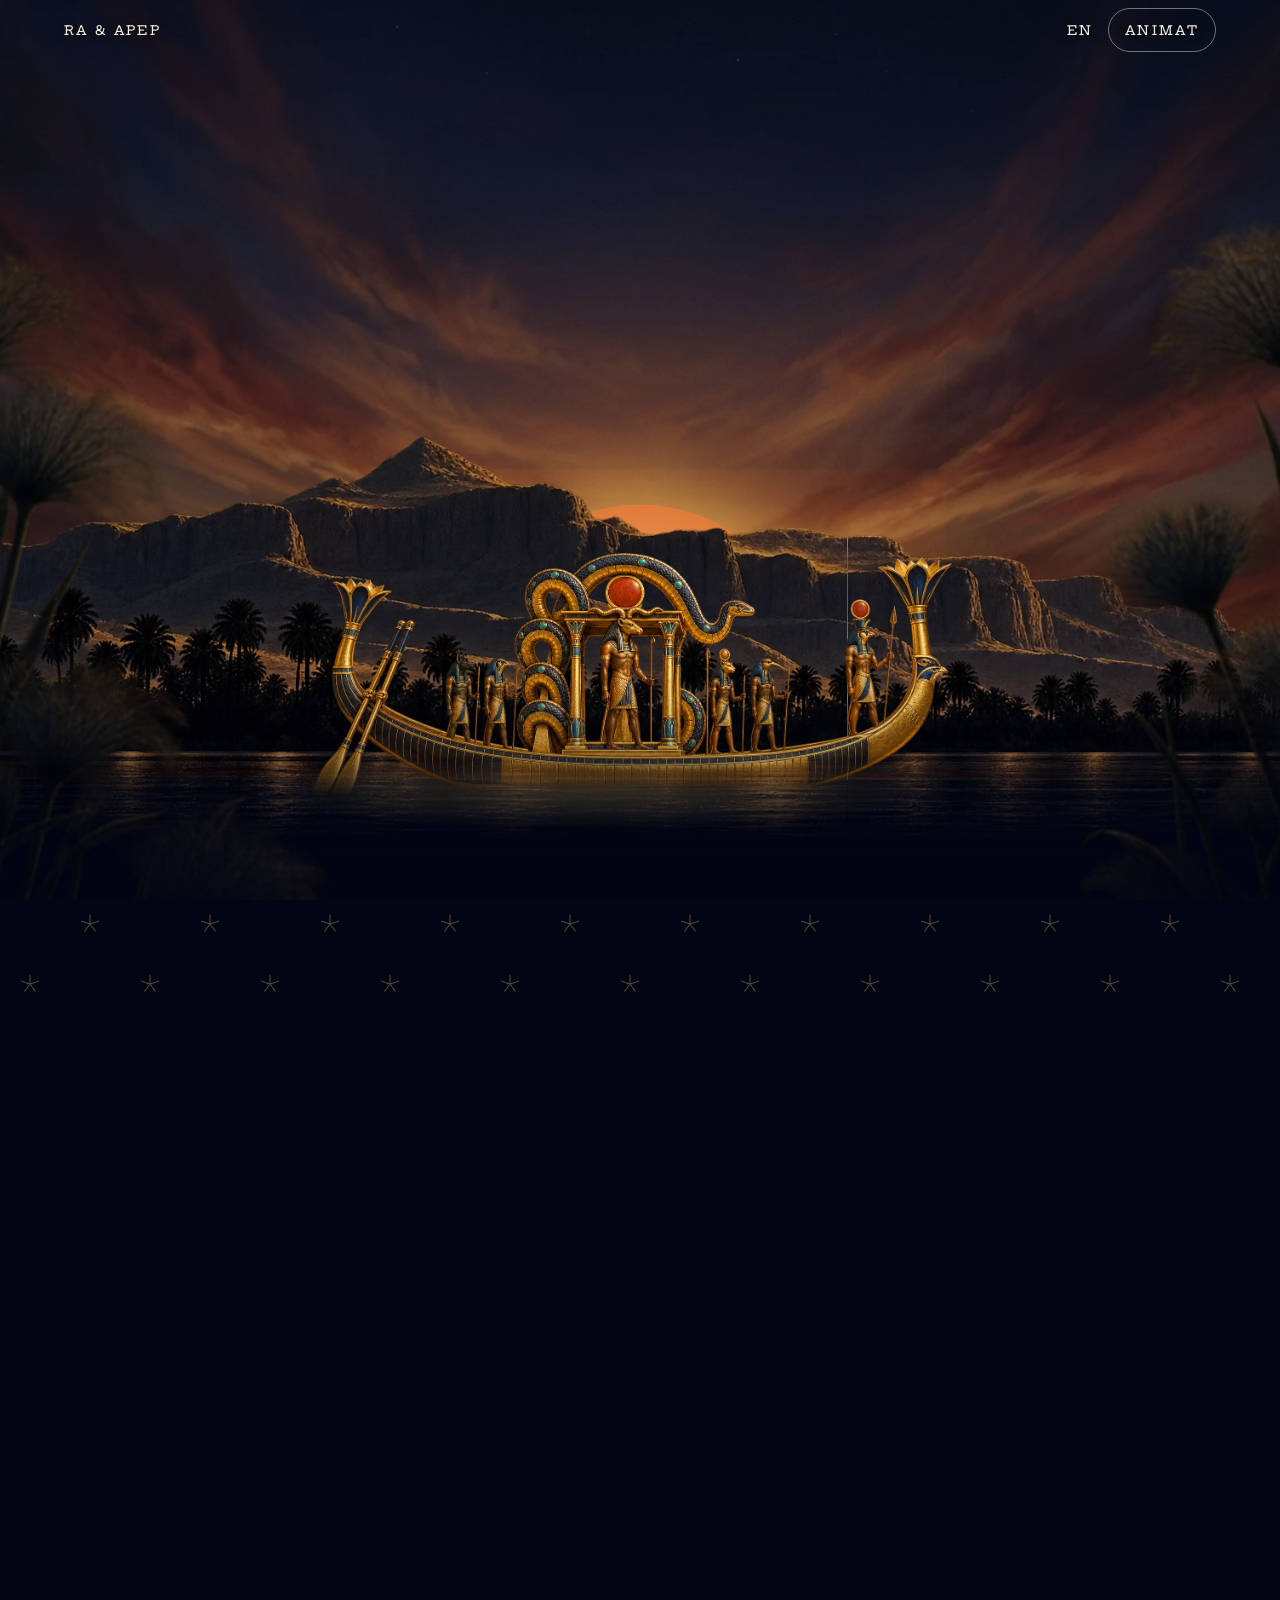
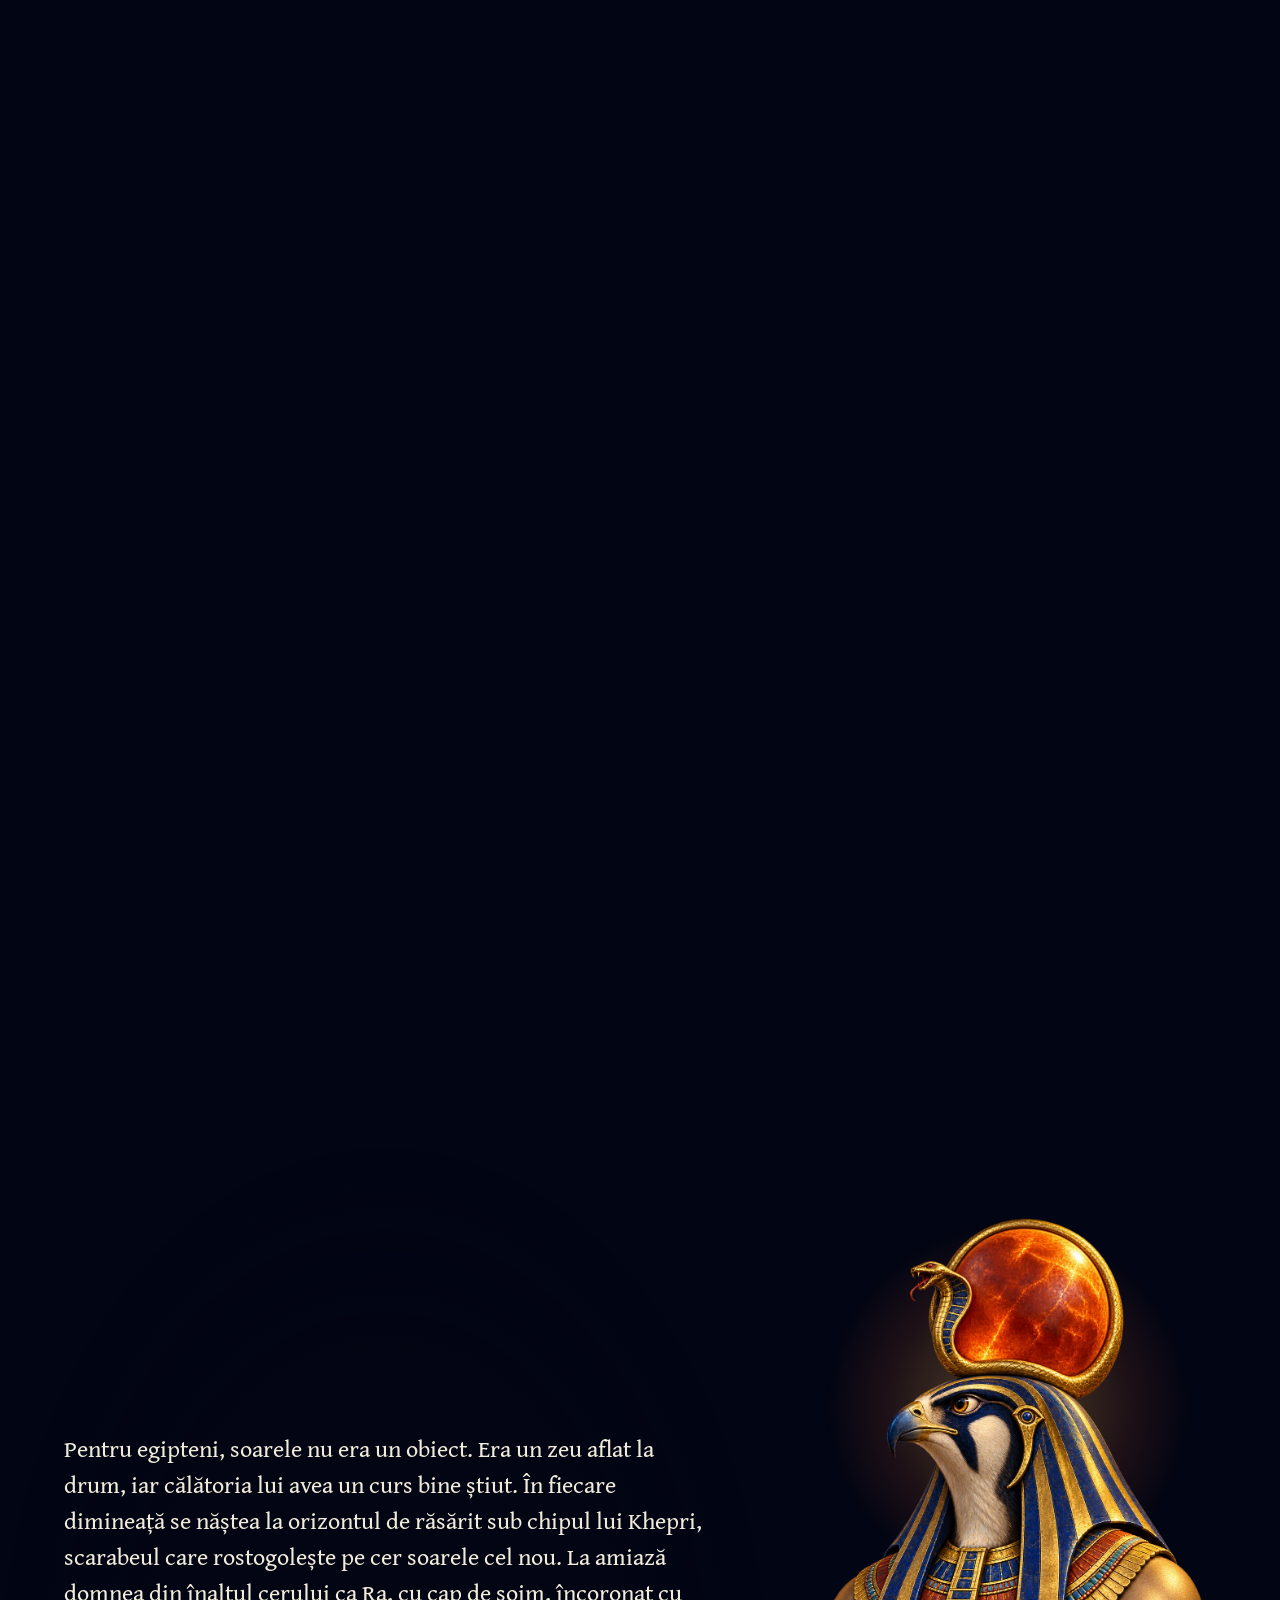
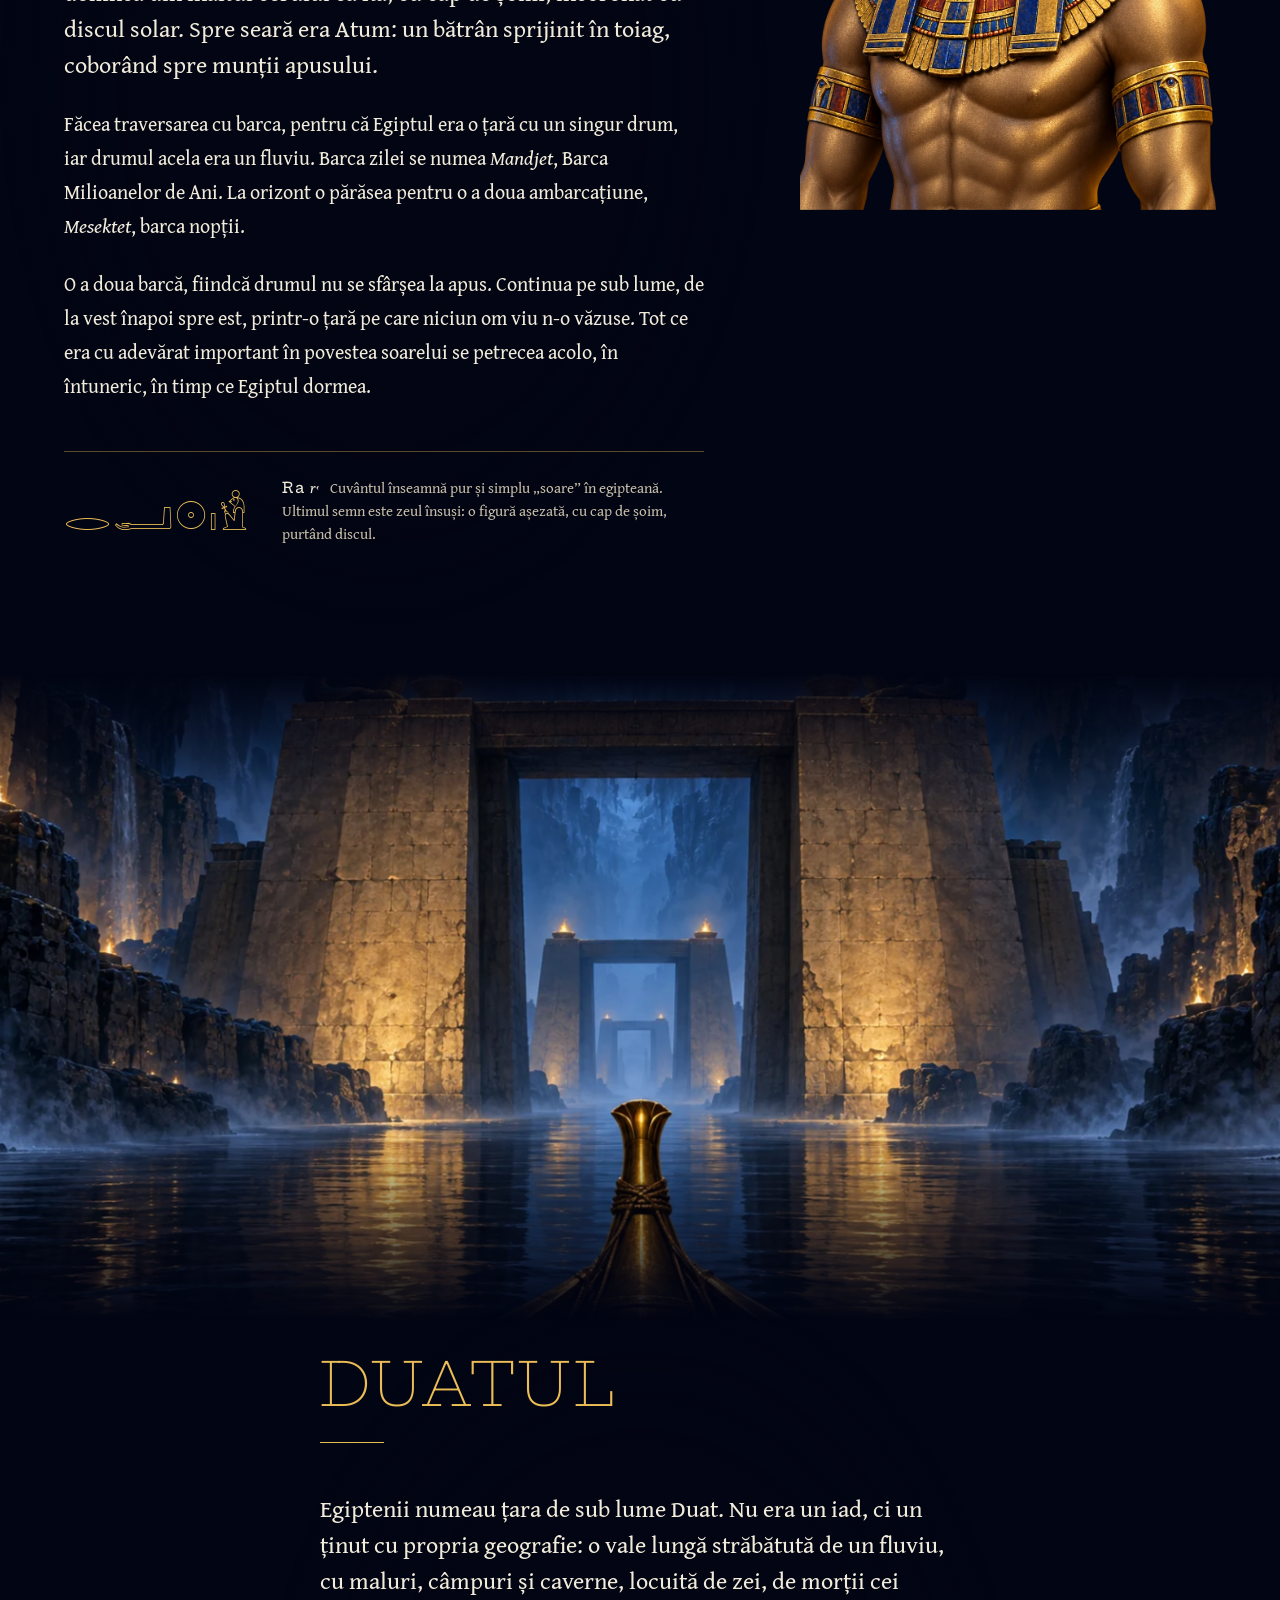
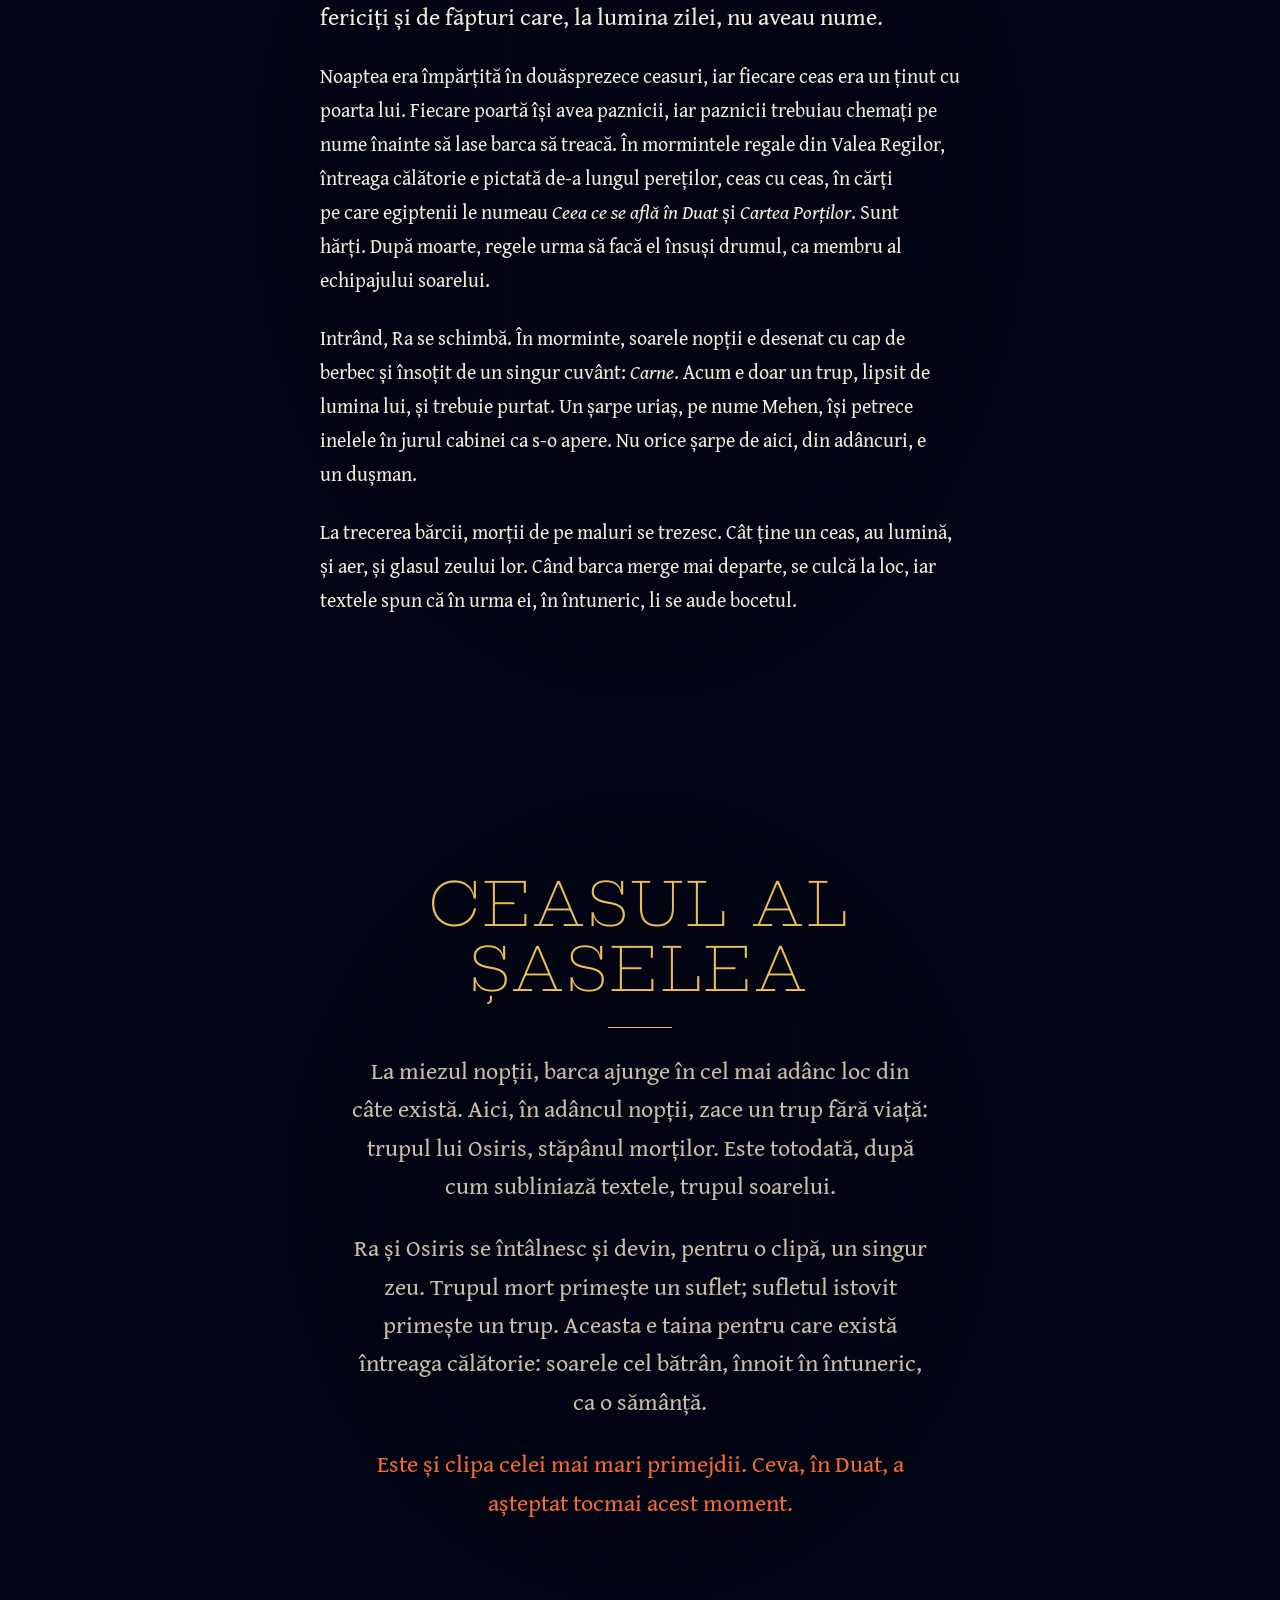
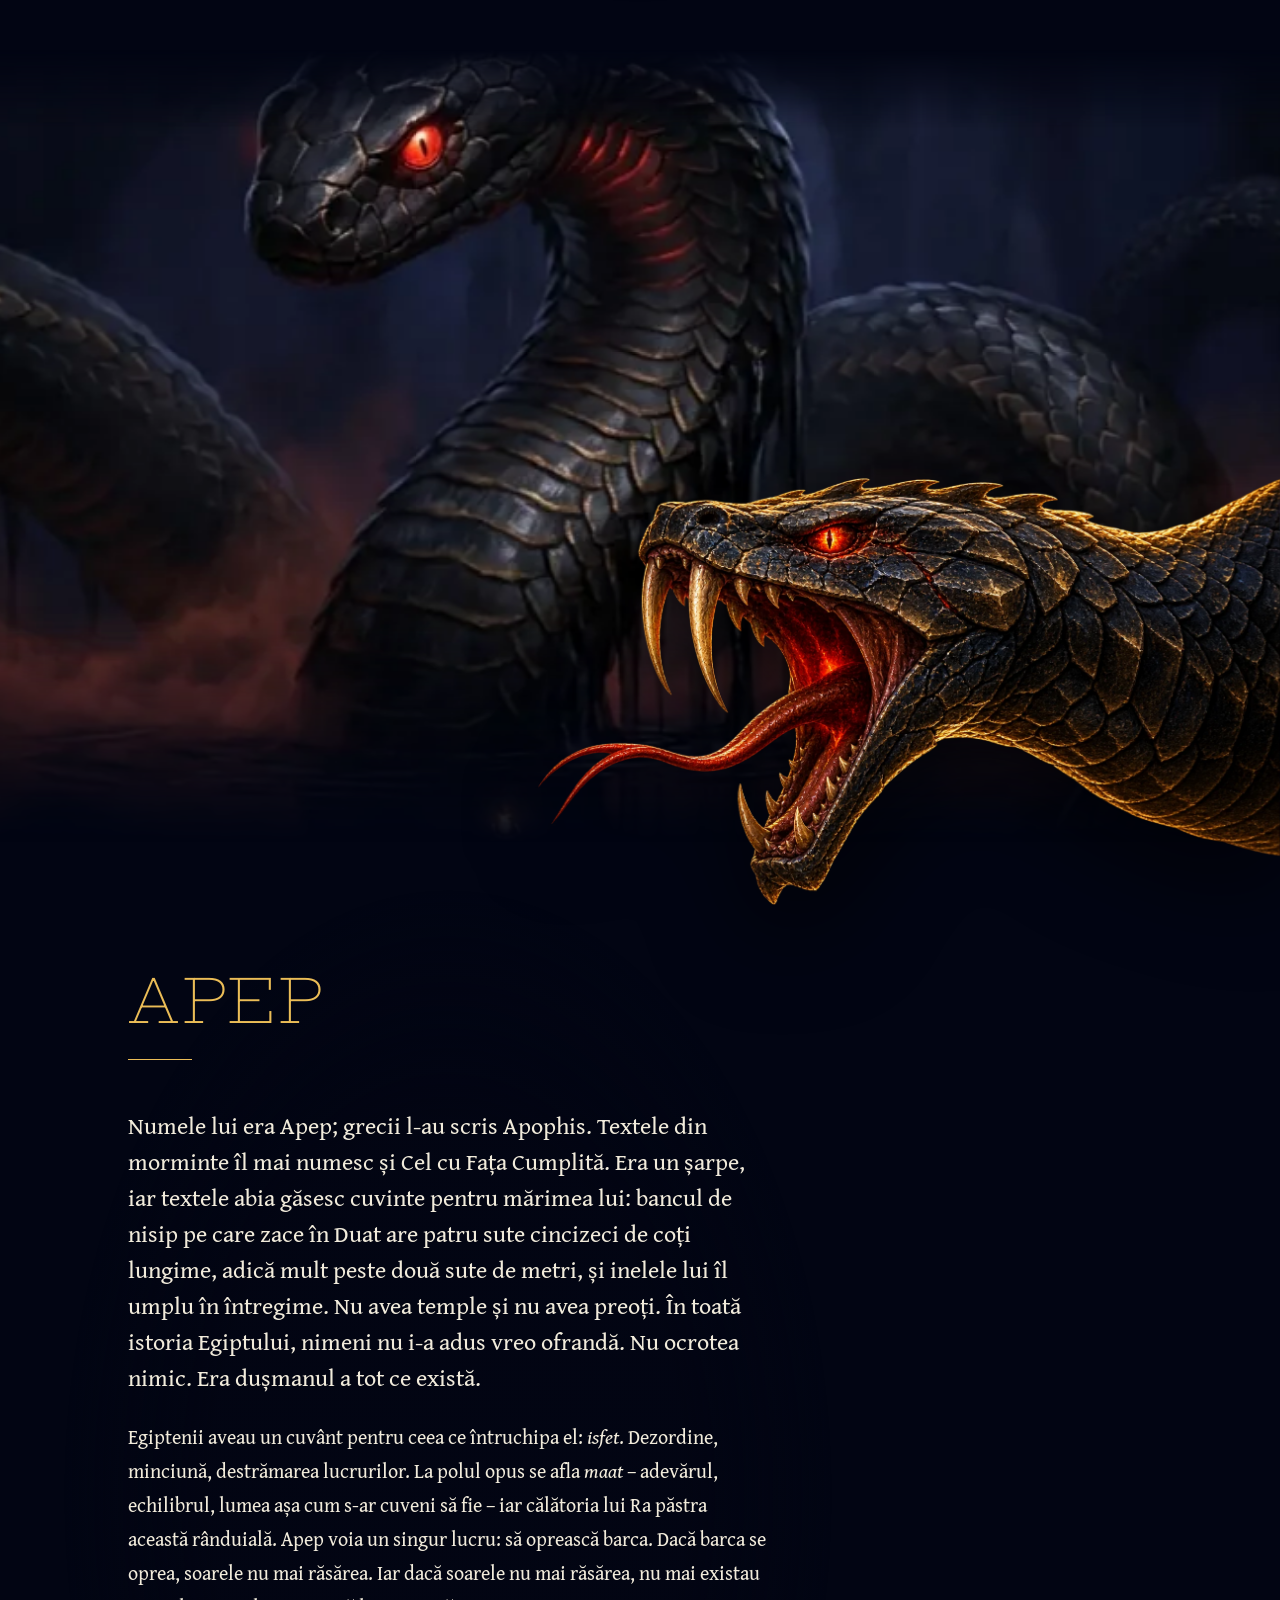
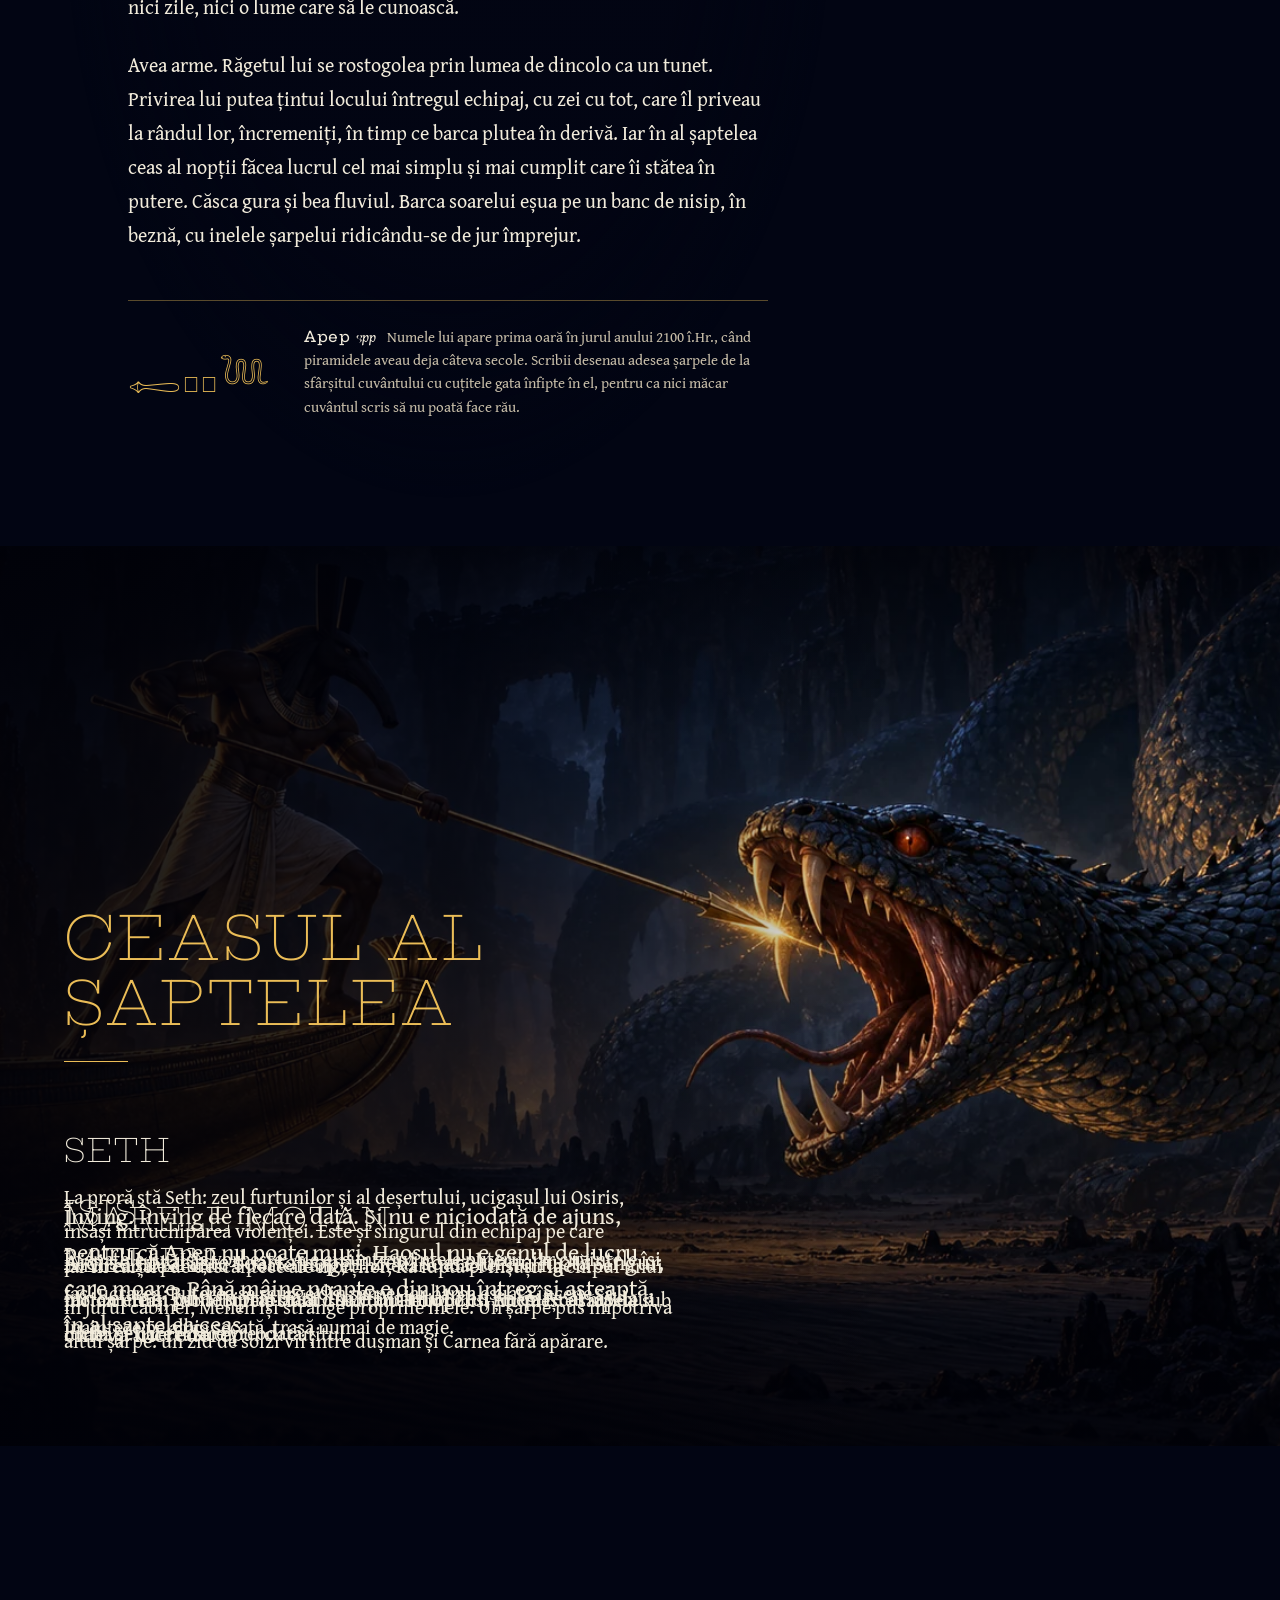
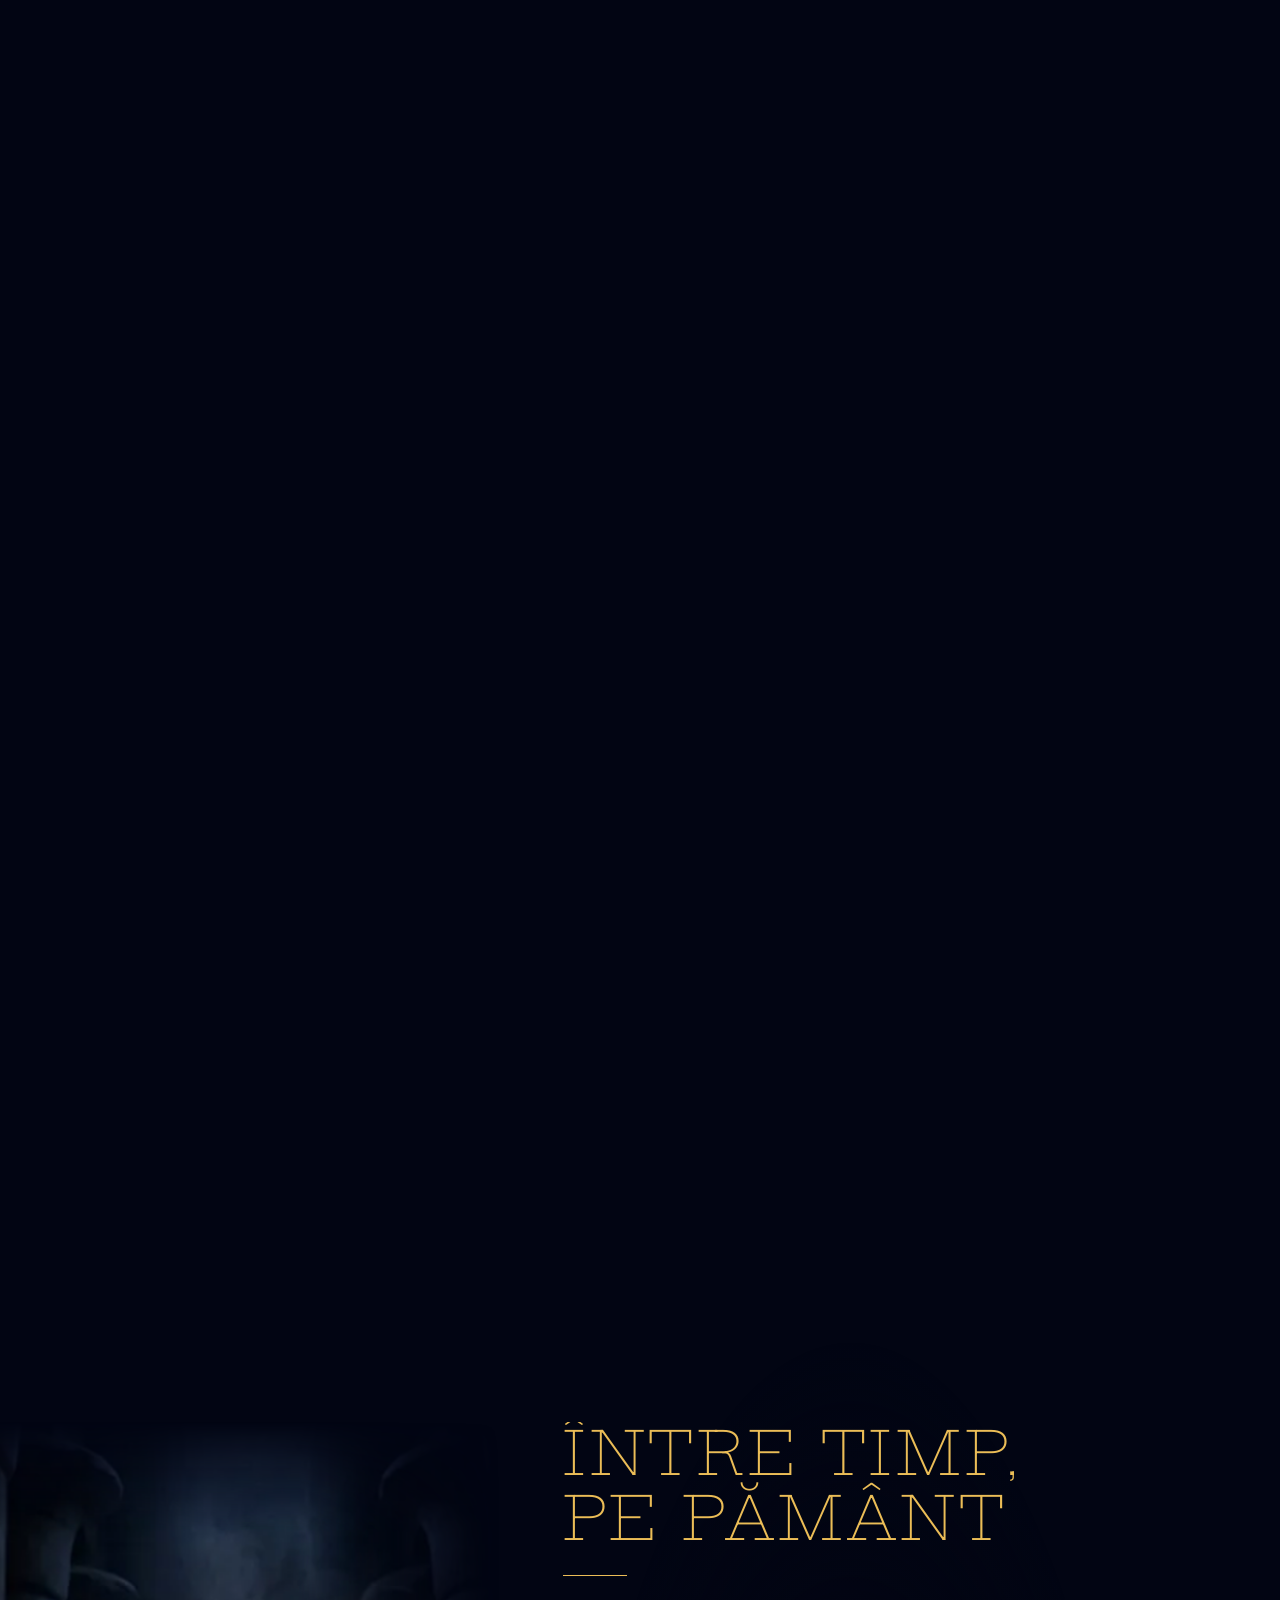
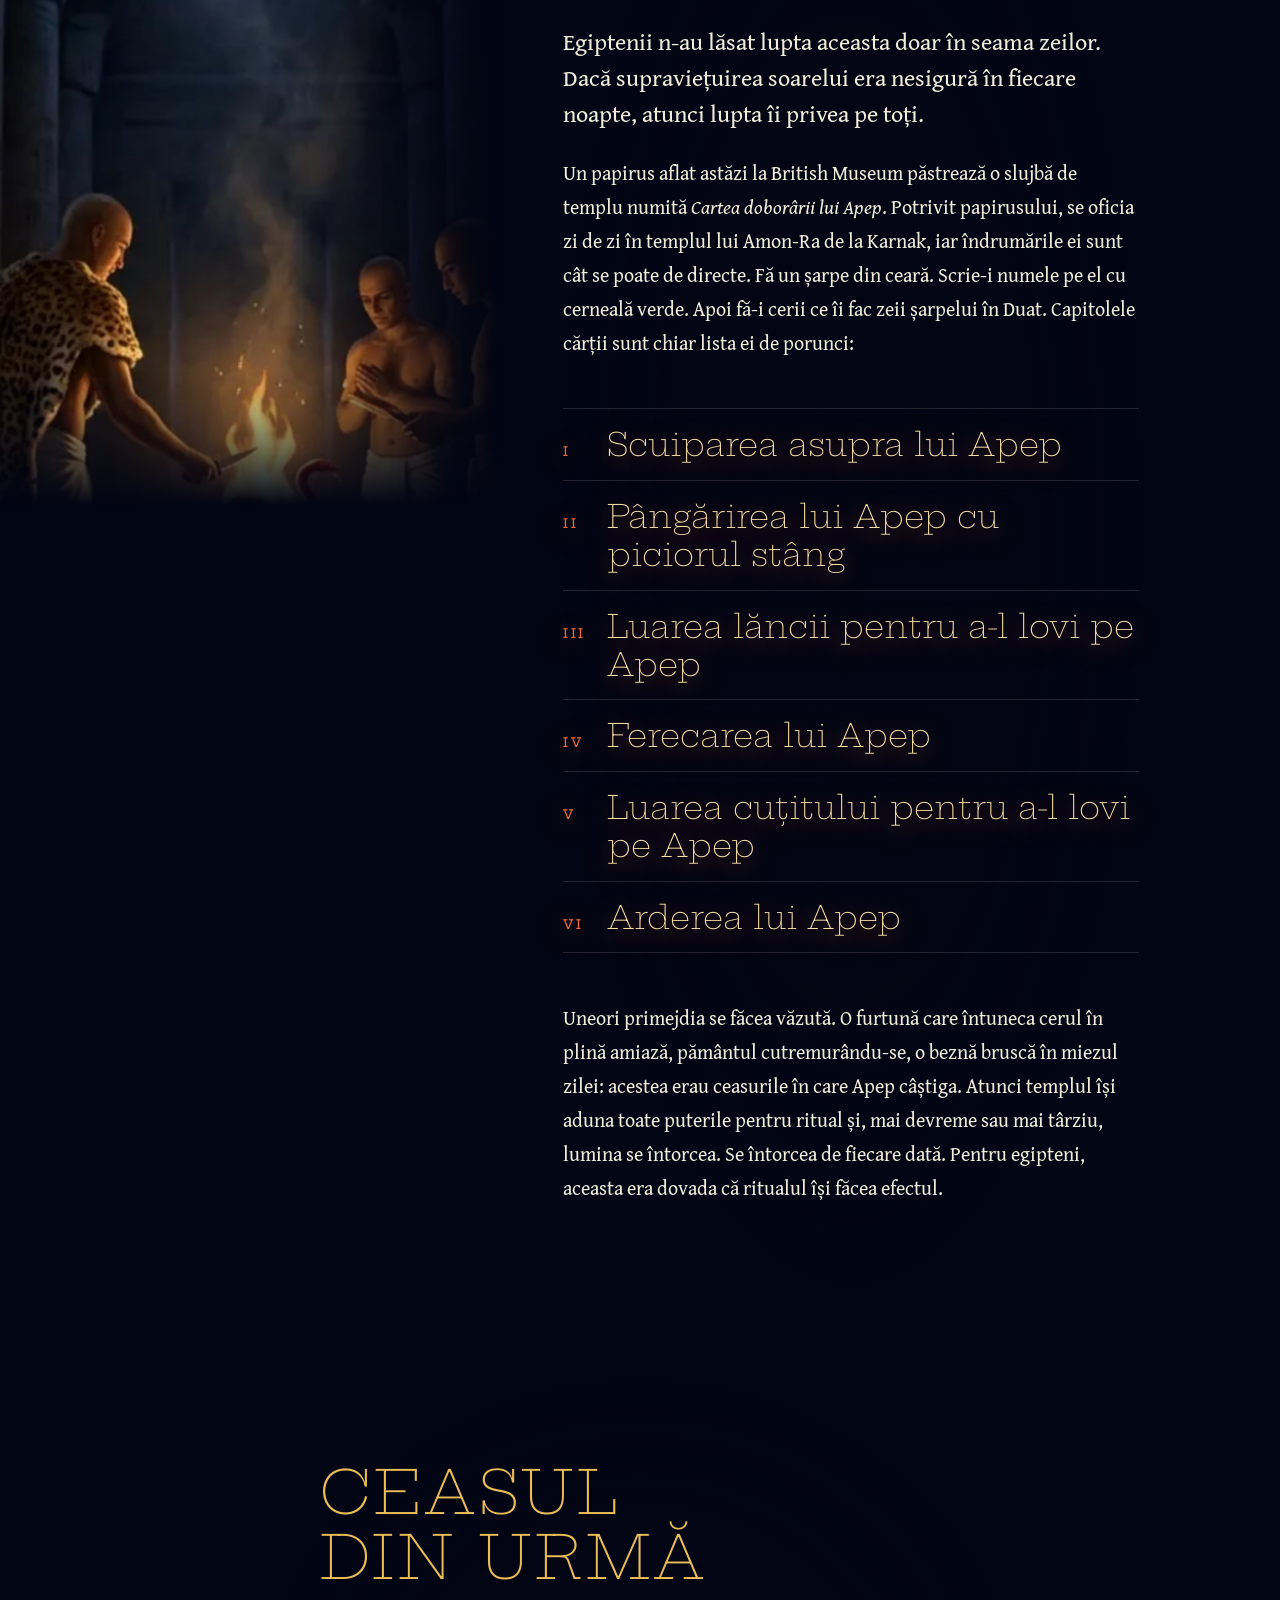
==== commit 5a1c20c9: "Polish Romanian edition and refresh narrative imagery" ====
--- a/ro/index.html
+++ b/ro/index.html
@@ -3,8 +3,8 @@
 <head>
   <meta charset="utf-8">
   <meta name="viewport" content="width=device-width, initial-scale=1, viewport-fit=cover">
-  <title>Ra &amp; Apep — războiul soarelui cu șarpele</title>
-  <meta name="description" content="În fiecare noapte, zeul egiptean al soarelui străbătea lumea de dincolo și se lupta cu Apep, șarpele haosului. Întregul mit, spus ca o singură noapte, de la apus la răsărit.">
+  <title>Ra &amp; Apep — lupta soarelui cu șarpele haosului</title>
+  <meta name="description" content="În fiecare noapte, Ra străbate lumea de dincolo și se luptă cu Apep, șarpele haosului. Descoperă mitul egiptean într-o călătorie ilustrată, de la apus la răsărit.">
   <meta name="theme-color" content="#070b1a">
   <link rel="alternate" hreflang="en" href="../index.html">
   <link rel="alternate" hreflang="ro" href="index.html">
@@ -16,7 +16,7 @@
 
   <link rel="preload" as="image" href="../assets/img/sky-dusk-2048.webp" imagesrcset="../assets/img/sky-dusk-1376.webp 1376w, ../assets/img/sky-dusk-2048.webp 2048w" imagesizes="100vw">
   <link rel="stylesheet" href="../tokens.css">
-  <link rel="stylesheet" href="../styles.css">
+  <link rel="stylesheet" href="../styles.css?v=2">
   <script>
     // Înainte de prima randare: stratul cinematografic pornește doar cu JavaScript și cu mișcarea permisă.
     (function (root) {
@@ -30,7 +30,7 @@
   <script src="../main.js" defer></script>
 </head>
 <body>
-  <a class="skip" href="#traveller">Sari la poveste</a>
+  <a class="skip" href="#traveller">Mergi direct la poveste</a>
 
   <div class="ceiling" aria-hidden="true"></div>
 
@@ -38,7 +38,7 @@
     <a class="wordmark" href="#dusk">Ra &amp; Apep</a>
     <div class="chrome__tools">
       <a class="lang" href="../index.html" hreflang="en" lang="en" aria-label="English">EN</a>
-      <button class="motion" type="button" aria-pressed="true" data-on="Animat" data-off="Static" hidden>Animat</button>
+      <button class="motion" type="button" title="Activează sau oprește animațiile" aria-pressed="true" data-on="Animat" data-off="Static" hidden>Animat</button>
     </div>
   </header>
 
@@ -89,8 +89,8 @@
     <!-- ============ CĂLĂTORUL ============ -->
     <section id="traveller" class="passage passage--figure scene--through" data-scene="through" data-hours="0-0" data-phase="night">
       <div class="passage__text">
-        <h2 data-reveal>Soarele e un călător</h2>
-        <p>Pentru egipteni, soarele nu era un obiect. Era un zeu aflat la drum, iar drumul avea o formă. În fiecare dimineață se năștea la orizontul de răsărit drept Khepri, scarabeul care rostogolește pe cer soarele cel nou. La amiază domnea din înaltul cerului ca Ra, cu cap de șoim, încoronat cu discul solar. Spre seară era Atum: un bătrân sprijinit în toiag, coborând spre munții apusului.</p>
+        <h2 data-reveal>Soarele este un călător</h2>
+        <p>Pentru egipteni, soarele nu era un obiect. Era un zeu aflat la drum, iar călătoria lui avea un curs bine știut. În fiecare dimineață se năștea la orizontul de răsărit sub chipul lui Khepri, scarabeul care rostogolește pe cer soarele cel nou. La amiază domnea din înaltul cerului ca Ra, cu cap de șoim, încoronat cu discul solar. Spre seară era Atum: un bătrân sprijinit în toiag, coborând spre munții apusului.</p>
         <p>Făcea traversarea cu barca, pentru că Egiptul era o țară cu un singur drum, iar drumul acela era un fluviu. Barca zilei se numea <i lang="egy-Latn">Mandjet</i>, Barca Milioanelor de Ani. La orizont o părăsea pentru o a doua ambarcațiune, <i lang="egy-Latn">Mesektet</i>, barca nopții.</p>
         <p>O a doua barcă, fiindcă drumul nu se sfârșea la apus. Continua pe sub lume, de la vest înapoi spre est, printr-o țară pe care niciun om viu n-o văzuse. Tot ce era cu adevărat important în povestea soarelui se petrecea acolo, în întuneric, în timp ce Egiptul dormea.</p>
         <p class="term"><span class="glyphs" lang="egy" aria-hidden="true">&#x1308B;&#x1309D;&#x131F3;&#x133E4;&#x1305B;</span>
@@ -104,15 +104,15 @@
 
     <!-- ============ DUATUL ============ -->
     <figure class="plate scene--through" data-scene="through">
-      <img class="plate__img" src="../assets/img/duat-1376.webp" srcset="../assets/img/duat-1376.webp 1376w, ../assets/img/duat-2048.webp 2048w" sizes="100vw" width="1376" height="581" loading="lazy" decoding="async"
-           alt="Văzută de pe puntea unei bărci, pe un fluviu subteran negru: o poartă colosală de piatră, cu câte o cobră în flăcări pe fiecare turn, și alte porți pierzându-se în ceața de dincolo de ea.">
+      <img class="plate__img" src="../assets/img/duat-v2-960.webp" srcset="../assets/img/duat-v2-960.webp 960w, ../assets/img/duat-v2-1672.webp 1672w" sizes="100vw" width="1672" height="941" loading="lazy" decoding="async"
+           alt="Din prora aurie a unei bărci se vede un fluviu subteran care trece prin porți monumentale de gresie. Cobre și flăcări străjuiesc prima poartă, iar ceața albastră învăluie caverna din depărtare.">
     </figure>
 
     <section id="duat" class="passage passage--over" data-hours="1-5" data-phase="night">
       <div class="passage__text">
         <h2 data-reveal>Duatul</h2>
-        <p>Egiptenii numeau țara de sub lume Duat. Nu era un iad. Era o geografie: o vale lungă de fluviu, cu maluri, câmpuri și caverne, locuită de zei, de morții cei fericiți și de făpturi care, la lumina zilei, nu aveau nume.</p>
-        <p>Noaptea era împărțită în douăsprezece ceasuri, iar fiecare ceas era un ținut cu poarta lui. Fiecare poartă își avea paznicii, iar paznicii trebuiau strigați pe nume înainte să lase barca să treacă. În mormintele regale din Valea Regilor, întreaga călătorie e pictată de-a lungul pereților, ceas cu ceas, în cărți pe care egiptenii le numeau <cite>Ceea ce se află în Duat</cite> și <cite>Cartea Porților</cite>. Sunt hărți. Un rege mort avea de gând să facă el însuși drumul, ca membru al echipajului soarelui.</p>
+        <p>Egiptenii numeau țara de sub lume Duat. Nu era un iad, ci un ținut cu propria geografie: o vale lungă străbătută de un fluviu, cu maluri, câmpuri și caverne, locuită de zei, de morții cei fericiți și de făpturi care, la lumina zilei, nu aveau nume.</p>
+        <p>Noaptea era împărțită în douăsprezece ceasuri, iar fiecare ceas era un ținut cu poarta lui. Fiecare poartă își avea paznicii, iar paznicii trebuiau chemați pe nume înainte să lase barca să treacă. În mormintele regale din Valea Regilor, întreaga călătorie e pictată de-a lungul pereților, ceas cu ceas, în cărți pe care egiptenii le numeau <cite>Ceea ce se află în Duat</cite> și <cite>Cartea Porților</cite>. Sunt hărți. După moarte, regele urma să facă el însuși drumul, ca membru al echipajului soarelui.</p>
         <p>Intrând, Ra se schimbă. În morminte, soarele nopții e desenat cu cap de berbec și însoțit de un singur cuvânt: <i>Carne</i>. Acum e doar un trup, lipsit de lumina lui, și trebuie purtat. Un șarpe uriaș, pe nume Mehen, își petrece inelele în jurul cabinei ca s-o apere. Nu orice șarpe de aici, din adâncuri, e un dușman.</p>
         <p>La trecerea bărcii, morții de pe maluri se trezesc. Cât ține un ceas, au lumină, și aer, și glasul zeului lor. Când barca merge mai departe, se culcă la loc, iar textele spun că în urma ei, în întuneric, li se aude bocetul.</p>
       </div>
@@ -122,7 +122,7 @@
     <section id="midnight" class="midnight" data-hours="6-6" data-phase="night">
       <div class="midnight__inner">
         <h2 data-reveal>Ceasul al șaselea</h2>
-        <p>La miezul nopții, barca ajunge în cel mai adânc loc din câte există. Aici, pe fundul nopții, zace un leș: trupul lui Osiris, stăpânul morților. Este totodată, stăruie textele, trupul soarelui.</p>
+        <p>La miezul nopții, barca ajunge în cel mai adânc loc din câte există. Aici, în adâncul nopții, zace un trup fără viață: trupul lui Osiris, stăpânul morților. Este totodată, după cum subliniază textele, trupul soarelui.</p>
         <p>Ra și Osiris se întâlnesc și devin, pentru o clipă, un singur zeu. Trupul mort primește un suflet; sufletul istovit primește un trup. Aceasta e taina pentru care există întreaga călătorie: soarele cel bătrân, înnoit în întuneric, ca o sămânță.</p>
         <p>Este și clipa celei mai mari primejdii. Ceva, în Duat, a așteptat tocmai acest moment.</p>
       </div>
@@ -140,8 +140,8 @@
     <section id="apep" class="passage passage--left" data-hours="6.5-7" data-phase="night">
       <div class="passage__text">
         <h2 data-reveal>Apep</h2>
-        <p>Numele lui era Apep; grecii l-au scris Apophis. Textele din morminte îl mai numesc și Cel cu Fața Cumplită. Era un șarpe, iar textele se chinuie să spună cât de mare: bancul de nisip pe care zace în Duat are patru sute cincizeci de coți lungime, adică mult peste două sute de metri, și inelele lui îl umplu în întregime. Nu avea temple și nu avea preoți. În toată istoria Egiptului, nimeni nu i-a adus vreo ofrandă. Nu era zeul a ceva. Era dușmanul a tot.</p>
-        <p>Egiptenii aveau un cuvânt pentru ceea ce era el: <i lang="egy-Latn">isfet</i>. Dezordine, minciună, destrămarea lucrurilor. Opusul ei era <i lang="egy-Latn">maat</i> – adevărul, echilibrul, lumea așa cum s-ar cuveni să fie – iar maat era tocmai ceea ce călătoria lui Ra ținea în mișcare. Apep voia un singur lucru: să oprească barca. Dacă barca se oprea, soarele nu mai răsărea. Iar dacă soarele nu mai răsărea, nu mai existau zile și nicio lume în care să se petreacă.</p>
+        <p>Numele lui era Apep; grecii l-au scris Apophis. Textele din morminte îl mai numesc și Cel cu Fața Cumplită. Era un șarpe, iar textele abia găsesc cuvinte pentru mărimea lui: bancul de nisip pe care zace în Duat are patru sute cincizeci de coți lungime, adică mult peste două sute de metri, și inelele lui îl umplu în întregime. Nu avea temple și nu avea preoți. În toată istoria Egiptului, nimeni nu i-a adus vreo ofrandă. Nu ocrotea nimic. Era dușmanul a tot ce există.</p>
+        <p>Egiptenii aveau un cuvânt pentru ceea ce întruchipa el: <i lang="egy-Latn">isfet</i>. Dezordine, minciună, destrămarea lucrurilor. La polul opus se afla <i lang="egy-Latn">maat</i> – adevărul, echilibrul, lumea așa cum s-ar cuveni să fie – iar călătoria lui Ra păstra această rânduială. Apep voia un singur lucru: să oprească barca. Dacă barca se oprea, soarele nu mai răsărea. Iar dacă soarele nu mai răsărea, nu mai existau nici zile, nici o lume care să le cunoască.</p>
         <p>Avea arme. Răgetul lui se rostogolea prin lumea de dincolo ca un tunet. Privirea lui putea țintui locului întregul echipaj, cu zei cu tot, care îl priveau la rândul lor, încremeniți, în timp ce barca plutea în derivă. Iar în al șaptelea ceas al nopții făcea lucrul cel mai simplu și mai cumplit care îi stătea în putere. Căsca gura și bea fluviul. Barca soarelui eșua pe un banc de nisip, în beznă, cu inelele șarpelui ridicându-se de jur împrejur.</p>
         <p class="term"><span class="glyphs" lang="egy" aria-hidden="true">&#x1327B;&#x132AA;&#x132AA;&#x13199;</span>
           <span class="term__body"><b>Apep</b> <span class="translit" lang="egy-Latn">&#xA725;&#xA723;pp</span> Numele lui apare prima oară în jurul anului 2100 î.Hr., când piramidele aveau deja câteva secole. Scribii desenau adesea șarpele de la sfârșitul cuvântului cu cuțitele gata înfipte în el, pentru ca nici măcar cuvântul scris să nu poată face rău.</span></p>
@@ -151,8 +151,8 @@
     <!-- ============ CEASUL AL ȘAPTELEA ============ -->
     <section id="seventh-hour" class="scene scene--pin battle" data-scene="pin" data-hours="7-7" data-phase="night" style="--track: 620">
       <div class="stage">
-        <img class="layer battle__plate" src="../assets/img/battle-1376.webp" srcset="../assets/img/battle-1376.webp 1376w, ../assets/img/battle-2048.webp 2048w" sizes="100vw" width="1376" height="582" loading="lazy" decoding="async"
-             alt="La prora unei bărci aurii, zeul Seth, un bărbat cu botul lung și curbat și urechile înalte și drepte ale animalului sethian, împlântă o suliță în gura căscată a șarpelui uriaș. Din rană țâșnesc scântei și jar.">
+        <img class="layer battle__plate" src="../assets/img/battle-v2-960.webp" srcset="../assets/img/battle-v2-960.webp 960w, ../assets/img/battle-v2-1672.webp 1672w" sizes="(max-aspect-ratio: 1672/941) 178svh, 100vw" width="1672" height="941" loading="lazy" decoding="async"
+             alt="Pe barca aurie eșuată în albia secată, Seth își înfige sulița în fălcile uriașe ale lui Apep. Lumina aurie din cabina lui Ra se reflectă pe suliță și pe solzii întunecați ai șarpelui.">
         <div class="layer battle__flash" aria-hidden="true"></div>
         <div class="layer battle__scrim" aria-hidden="true"></div>
 
@@ -198,17 +198,17 @@
       </figure>
       <div class="passage__text">
         <h2 data-reveal>Între timp, pe pământ</h2>
-        <p>Egiptenii n-au lăsat lupta aceasta doar în seama zeilor. Dacă supraviețuirea soarelui era, în fiecare noapte, o întrebare deschisă, atunci era treaba tuturor.</p>
+        <p>Egiptenii n-au lăsat lupta aceasta doar în seama zeilor. Dacă supraviețuirea soarelui era nesigură în fiecare noapte, atunci lupta îi privea pe toți.</p>
         <p>Un papirus aflat astăzi la British Museum păstrează o slujbă de templu numită <cite>Cartea doborârii lui Apep</cite>. Potrivit papirusului, se oficia zi de zi în templul lui Amon-Ra de la Karnak, iar îndrumările ei sunt cât se poate de directe. Fă un șarpe din ceară. Scrie-i numele pe el cu cerneală verde. Apoi fă-i cerii ce îi fac zeii șarpelui în Duat. Capitolele cărții sunt chiar lista ei de porunci:</p>
         <ol class="acts">
-          <li class="act">Scuiparea lui Apep</li>
+          <li class="act">Scuiparea asupra lui Apep</li>
           <li class="act">Pângărirea lui Apep cu piciorul stâng</li>
           <li class="act">Luarea lăncii pentru a-l lovi pe Apep</li>
           <li class="act">Ferecarea lui Apep</li>
           <li class="act">Luarea cuțitului pentru a-l lovi pe Apep</li>
-          <li class="act">Punerea focului peste Apep</li>
+          <li class="act">Arderea lui Apep</li>
         </ol>
-        <p>Uneori primejdia se arăta la față. O furtună care întuneca cerul în plină amiază, pământul cutremurându-se, o beznă bruscă în miezul zilei: acestea erau ceasurile în care Apep câștiga. Atunci ritualul se săvârșea cu tot ce avea templul mai de preț și, mai devreme sau mai târziu, lumina se întorcea. Se întorcea de fiecare dată. Asta era dovada că ritualul funcționa.</p>
+        <p>Uneori primejdia se făcea văzută. O furtună care întuneca cerul în plină amiază, pământul cutremurându-se, o beznă bruscă în miezul zilei: acestea erau ceasurile în care Apep câștiga. Atunci templul își aduna toate puterile pentru ritual și, mai devreme sau mai târziu, lumina se întorcea. Se întorcea de fiecare dată. Pentru egipteni, aceasta era dovada că ritualul își făcea efectul.</p>
       </div>
     </section>
 
@@ -239,14 +239,14 @@
       <div class="passage__text">
         <h2 data-reveal>Ce spune povestea</h2>
         <p>Cele mai multe mitologii își așază marea bătălie la începutul timpului sau la sfârșitul lui. Egiptul a așezat-o în mijlocul fiecărei nopți. Creația nu era un act încheiat. Lumea era un loc mic și luminat, cu haosul de jur împrejur, iar ordinea nu era starea firească a lucrurilor. Trebuia făcută din nou în fiecare zi, de zei și de oameni, împotriva unui dușman care putea fi învins, dar niciodată ucis.</p>
-        <p>E o idee mai grea decât pare și mai modernă decât pare. Nimic bun nu durează de la sine. Tot ce merită păstrat trebuie îngrijit, zi de zi. Soarele a răsărit în dimineața aceasta, iar undeva sub orizont șarpele e deja din nou întreg.</p>
+        <p>E un gând mai greu de acceptat și mai actual decât pare. Nimic bun nu durează de la sine. Tot ce merită păstrat trebuie îngrijit, zi de zi. Soarele a răsărit în dimineața aceasta, iar undeva sub orizont șarpele e deja din nou întreg.</p>
       </div>
 
       <div class="after__grid">
         <section class="glossary" aria-labelledby="glossary-h">
-          <h3 id="glossary-h">Cuvintele</h3>
+          <h3 id="glossary-h">Nume și înțelesuri</h3>
           <dl>
-            <div><dt><span class="glyphs" lang="egy" aria-hidden="true">&#x1308B;&#x1309D;&#x131F3;&#x133E4;&#x1305B;</span> Ra <span class="translit" lang="egy-Latn">r&#xA725;</span></dt><dd>Soarele, și zeul care este soarele.</dd></div>
+            <div><dt><span class="glyphs" lang="egy" aria-hidden="true">&#x1308B;&#x1309D;&#x131F3;&#x133E4;&#x1305B;</span> Ra <span class="translit" lang="egy-Latn">r&#xA725;</span></dt><dd>Soarele și zeul care îl întruchipează.</dd></div>
             <div><dt><span class="glyphs" lang="egy" aria-hidden="true">&#x1327B;&#x132AA;&#x132AA;&#x13199;</span> Apep <span class="translit" lang="egy-Latn">&#xA725;&#xA723;pp</span></dt><dd>Șarpele haosului. Apophis, la greci.</dd></div>
             <div><dt><span class="glyphs" lang="egy" aria-hidden="true">&#x131FD;</span> Duat <span class="translit" lang="egy-Latn">dw&#xA723;t</span></dt><dd>Țara de sub lume. Un singur semn: o stea într-un cerc.</dd></div>
             <div><dt><span class="glyphs" lang="egy" aria-hidden="true">&#x13337;&#x1309D;&#x133CF;&#x13066;</span> Maat <span class="translit" lang="egy-Latn">m&#xA723;&#xA725;t</span></dt><dd>Adevăr, echilibru, rânduiala dreaptă; și o zeiță, care poartă o pană.</dd></div>
@@ -269,7 +269,7 @@
           </ul>
 
           <h3>Despre imagini</h3>
-          <p>Toate ilustrațiile de pe această pagină au fost generate cu inteligență artificială, anume pentru acest proiect: scenele pictate de Gemini, modelul Google, prin Antigravity, iar figurile decupate de modelul de imagine al OpenAI, prin Codex. Sunt interpretări, nu artefacte. Niciuna nu conține scris, pentru că hieroglifele generate sunt mâzgăleli fără sens. Hieroglifele de mai sus sunt adevărate, culese ca text.</p>
+          <p>Toate ilustrațiile de pe această pagină au fost generate cu inteligență artificială, anume pentru acest proiect. Modelul de imagine al OpenAI a creat scenele Duatului și ale bătăliei, precum și figurile decupate; Gemini, modelul Google, a creat celelalte scene pictate. Sunt interpretări artistice, nu artefacte antice. Hieroglifele de mai sus sunt semne autentice, redate ca text.</p>
         </section>
       </div>
 
--- a/styles.css
+++ b/styles.css
@@ -494,7 +494,7 @@
 :is(.passage__text, .midnight__inner)::before {
   content: "";
   position: absolute;
-  inset: -5rem -7rem;
+  inset: -5rem calc(-1 * var(--gutter)); /* keep the reading scrim inside narrow viewports */
   z-index: -1;
   background: radial-gradient(closest-side, var(--color-bg-primary) 62%, transparent);
   pointer-events: none;
@@ -573,7 +573,7 @@
 }
 
 /* Apep: the plate pulls back while the head comes out of the dark */
-.apep { --p: 1; position: relative; }
+.apep { --p: 1; position: relative; overflow-x: clip; }
 /* Taller, and faded less at the top: the head and its burning eye sit high in the frame. */
 .plate--apep {
   height: clamp(22rem, 88svh, 58rem);
@@ -598,7 +598,7 @@
 }
 .apep + .passage { padding-top: calc(var(--space-12) + 18vw); }
 @media (min-width: 64rem) {
-  .apep__head { bottom: -46%; width: min(58vw, 60rem); }
+  .apep__head { bottom: -8%; width: min(58vw, 60rem); } /* keep the jaws above the reading column */
   .apep + .passage { padding-top: var(--space-12); }
 }
 
@@ -627,7 +627,7 @@
     width: auto;
     height: 100%;
     max-width: none;
-    aspect-ratio: 1376 / 582;
+    aspect-ratio: 1672 / 941;
     transform-origin: 0 50%;
     transform: translate3d(calc((0.3 + var(--p) * 0.34) * (100vw - 100%)), 0, 0);
   }
@@ -689,6 +689,7 @@
 /* ---------- On earth ---------- */
 .ritual { display: grid; gap: var(--space-9); padding: var(--space-11) 0 var(--space-12); }
 .ritual .passage__text { width: 100%; padding-inline: var(--gutter); }
+.ritual .passage__text::before { inset-inline: 0; }
 .acts { margin: var(--space-9) 0 !important; padding: 0; list-style: none; counter-reset: act; border-top: 1px solid var(--color-border-secondary); }
 .act {
   counter-increment: act;
